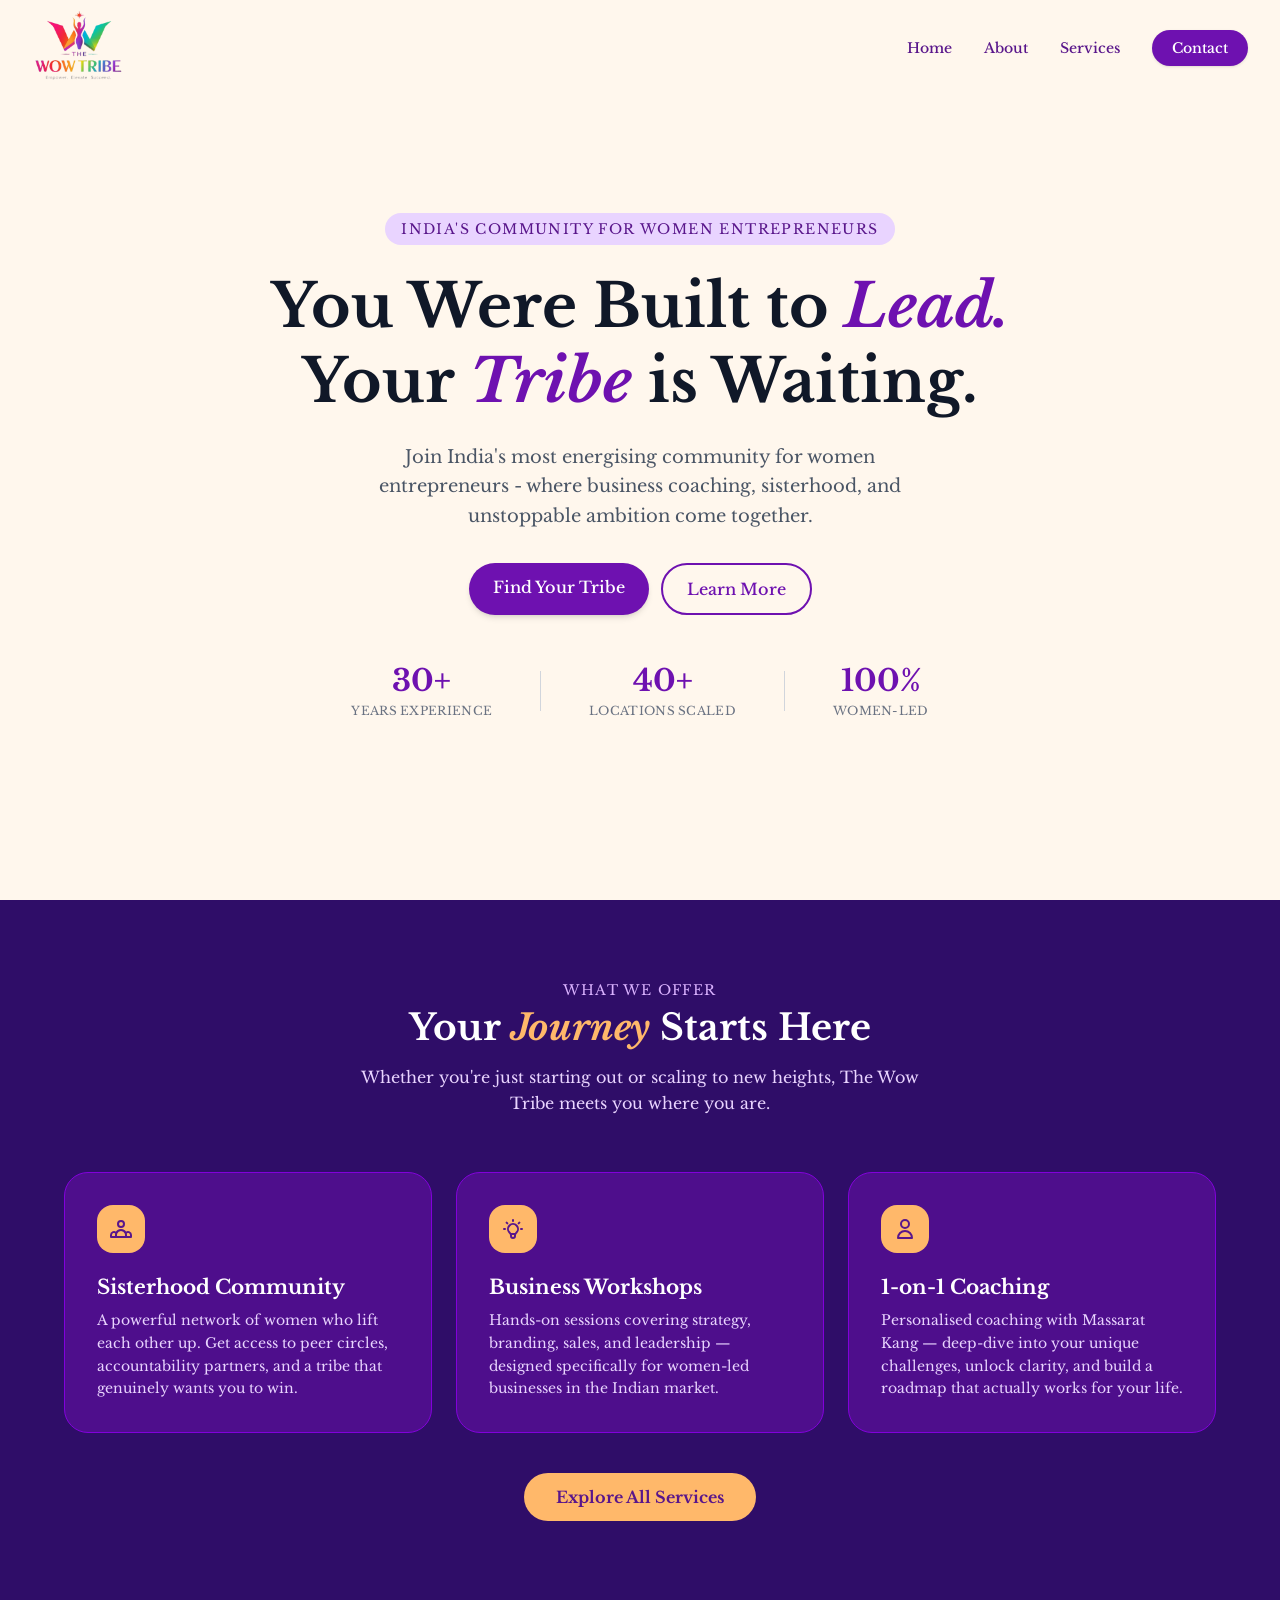
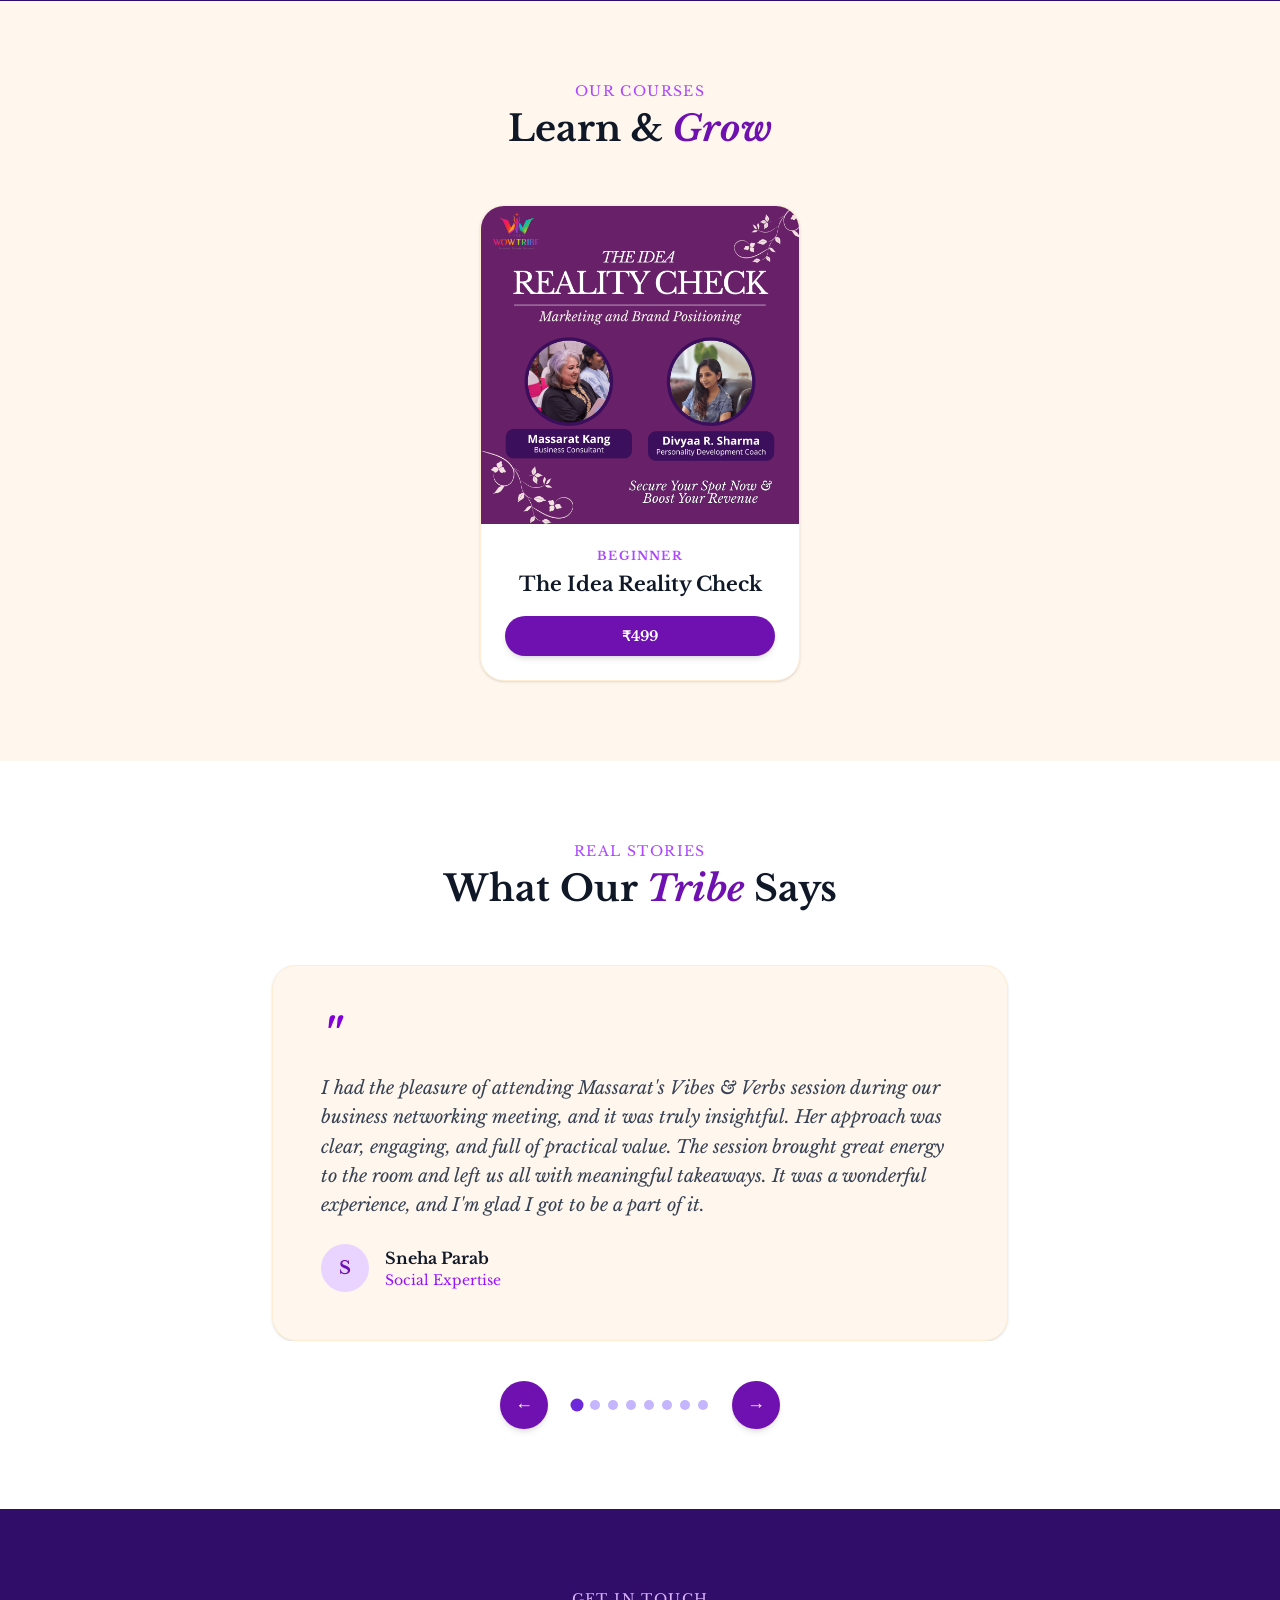
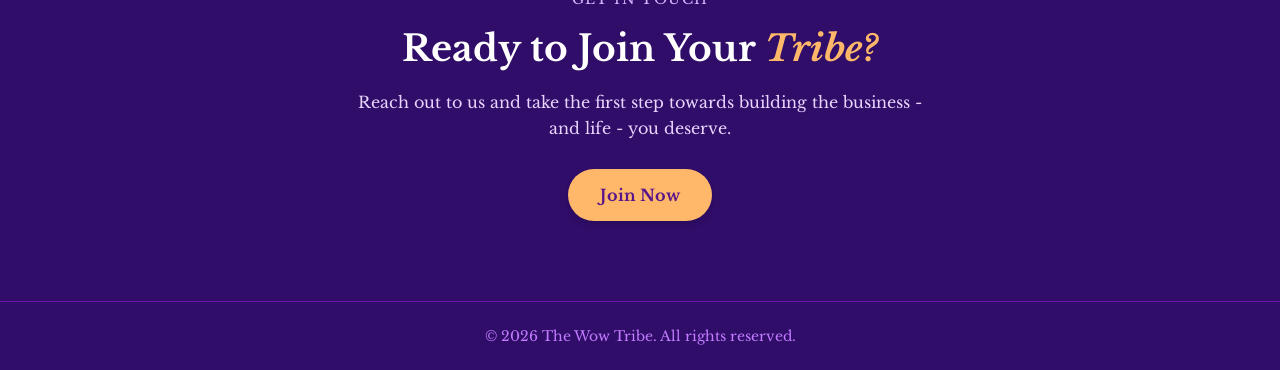
==== index.html @ c4b2eb93 "Replace Tailwind CDN with local v4 build" ====
<!doctype html>
<html lang="en">
  <head>
    <meta charset="UTF-8" />
    <meta
      name="description"
      content="Join The Wow Tribe — India's premier business coaching community for women entrepreneurs. Strategy, sisterhood, and unstoppable growth."
    />
    <meta name="viewport" content="width=device-width, initial-scale=1.0" />
    <title>The Wow Tribe | Women Entrepreneurs Community India</title>
    <link rel="stylesheet" href="assets/style.css">
    <link rel="preconnect" href="https://fonts.googleapis.com" />
    <link rel="preconnect" href="https://fonts.gstatic.com" crossorigin />
    <link
      href="https://fonts.googleapis.com/css2?family=Libre+Baskerville:ital,wght@0,400;0,700;1,400&display=swap"
      rel="stylesheet"
    />
    <link
      rel="apple-touch-icon"
      sizes="180x180"
      href="assets/apple-touch-icon.png"
    />
    <link
      rel="icon"
      type="image/png"
      sizes="32x32"
      href="assets/favicon-32x32.png"
    />
    <link
      rel="icon"
      type="image/png"
      sizes="16x16"
      href="assets/favicon-16x16.png"
    />
    <link rel="icon" href="assets/favicon.ico" />
    <link rel="manifest" href="assets/site.webmanifest" />
    <style>
      * {
        box-sizing: border-box;
      }
      body {
        font-family: "Libre Baskerville", serif;
        margin: 0;
      }

      /* ── NAV ── */
      #navbar {
        position: fixed;
        top: 0;
        left: 0;
        right: 0;
        z-index: 50;
        transition:
          background-color 0.3s,
          box-shadow 0.3s;
      }
      #navbar.scrolled {
        background: rgba(255, 247, 237, 0.96);
        box-shadow: 0 2px 16px rgba(80, 0, 120, 0.08);
        backdrop-filter: blur(8px);
      }

      /* hamburger */
      #menu-toggle {
        display: none;
      }
      #hamburger {
        display: none;
        cursor: pointer;
        flex-direction: column;
        gap: 5px;
      }
      #hamburger span {
        display: block;
        width: 24px;
        height: 2px;
        background: #581c87;
        border-radius: 2px;
        transition: all 0.3s;
      }
      #menu-toggle:checked ~ #nav-links {
        display: flex;
      }
      #menu-toggle:checked ~ #hamburger span:nth-child(1) {
        transform: translateY(7px) rotate(45deg);
      }
      #menu-toggle:checked ~ #hamburger span:nth-child(2) {
        opacity: 0;
      }
      #menu-toggle:checked ~ #hamburger span:nth-child(3) {
        transform: translateY(-7px) rotate(-45deg);
      }

      @media (max-width: 767px) {
        #hamburger {
          display: flex;
        }
        #nav-links {
          display: none;
          position: absolute;
          top: 100%;
          left: 0;
          right: 0;
          flex-direction: column;
          align-items: center;
          gap: 0;
          background: rgba(255, 247, 237, 0.98);
          box-shadow: 0 8px 24px rgba(80, 0, 120, 0.12);
          padding: 1rem 0 1.5rem;
        }
        #nav-links a {
          padding: 0.75rem 2rem;
          width: 100%;
          text-align: center;
        }
        #nav-links .cta-btn {
          margin: 0.5rem auto 0;
        }
      }

      /* ── CAROUSEL ── */
      .carousel-wrapper {
        overflow: hidden;
        width: 100%;
      }
      .carousel-track {
        display: flex;
        will-change: transform;
        width: 100%;
      }
      .carousel-slide {
        width: 100%;
        flex: 0 0 100%;
        padding: 0 1rem;
      }

      /* dots */
      .dot {
        width: 10px;
        height: 10px;
        border-radius: 50%;
        background: #c4b5fd;
        border: none;
        cursor: pointer;
        transition:
          background-color 0.2s,
          transform 0.2s;
      }
      .dot.active {
        background: #6d28d9;
        transform: scale(1.3);
      }

      /* line clamp */
      .line-clamp-5 {
        display: -webkit-box;
        -webkit-line-clamp: 5;
        -webkit-box-orient: vertical;
        overflow: hidden;
      }
    </style>
  </head>

  <body class="bg-orange-50">
    <!-- ══════════════ NAVBAR ══════════════ -->
    <nav id="navbar" class="w-full">
      <div
        class="w-full px-4 sm:px-6 lg:px-8 flex items-center justify-between h-20 md:h-24"
      >
        <!-- Logo -->
        <a href="#" class="flex items-center gap-3 shrink-0">
          <img src="assets/logo.svg" class="h-24 w-auto" alt="The Wow Tribe" />
        </a>

        <!-- Hamburger (mobile) -->
        <label id="hamburger" for="menu-toggle" aria-label="Toggle menu">
          <span></span><span></span><span></span>
        </label>
        <input type="checkbox" id="menu-toggle" class="sr-only" />

        <!-- Nav Links -->
        <div id="nav-links" class="hidden md:flex items-center gap-1 lg:gap-2">
          <a
            href="#hero"
            class="px-3 py-2 text-sm text-purple-900 hover:text-purple-600 transition font-medium"
            >Home</a
          >
          <a
            href="about.html"
            class="px-3 py-2 text-sm text-purple-900 hover:text-purple-600 transition font-medium"
            >About</a
          >
          <a
            href="services.html"
            class="px-3 py-2 text-sm text-purple-900 hover:text-purple-600 transition font-medium"
            >Services</a
          >
          <a
            href="contact.html"
            class="cta-btn ml-3 px-5 py-2 bg-purple-800 text-white text-sm rounded-full hover:bg-purple-700 transition font-medium shadow-sm"
            >Contact</a
          >
        </div>
      </div>
    </nav>

    <!-- ══════════════ HERO ══════════════ -->
    <section
      id="hero"
      class="min-h-screen flex items-center pt-24 pb-16 px-4 sm:px-6"
    >
      <div class="max-w-3xl mx-auto text-center space-y-5 sm:space-y-6">
        <span
          class="inline-block uppercase tracking-widest text-xs sm:text-sm bg-purple-200 rounded-full px-4 py-1.5 text-purple-900"
        >
          India's Community for Women Entrepreneurs
        </span>
        <h1
          class="text-3xl sm:text-5xl md:text-6xl leading-tight font-bold text-gray-900"
        >
          You Were Built to
          <span class="text-purple-800 italic">Lead.</span
          ><br class="hidden sm:block" />
          Your <span class="text-purple-800 italic">Tribe</span> is Waiting.
        </h1>
        <p
          class="text-sm sm:text-base md:text-lg text-gray-600 max-w-xl mx-auto leading-relaxed"
        >
          Join India's most energising community for women entrepreneurs - where
          business coaching, sisterhood, and unstoppable ambition come together.
        </p>
        <div class="flex flex-wrap justify-center gap-3 pt-2">
          <a
            href="contact.html"
            class="px-6 py-3 bg-purple-800 text-white rounded-full hover:bg-purple-700 transition text-sm sm:text-base font-medium shadow-md"
          >
            Find Your Tribe
          </a>
          <a
            href="about.html"
            class="px-6 py-3 bg-transparent border-2 border-purple-800 text-purple-800 rounded-full hover:bg-purple-800 hover:text-white transition text-sm sm:text-base font-medium"
          >
            Learn More
          </a>
        </div>
        <div
          class="flex justify-center items-center gap-8 sm:gap-12 pt-6 flex-wrap"
        >
          <div class="text-center">
            <p class="text-2xl sm:text-3xl font-bold text-purple-800">30+</p>
            <p class="text-xs text-gray-500 uppercase tracking-wide mt-1">
              Years Experience
            </p>
          </div>
          <div class="w-px h-10 bg-gray-300 hidden sm:block"></div>
          <div class="text-center">
            <p class="text-2xl sm:text-3xl font-bold text-purple-800">40+</p>
            <p class="text-xs text-gray-500 uppercase tracking-wide mt-1">
              Locations Scaled
            </p>
          </div>
          <div class="w-px h-10 bg-gray-300 hidden sm:block"></div>
          <div class="text-center">
            <p class="text-2xl sm:text-3xl font-bold text-purple-800">100%</p>
            <p class="text-xs text-gray-500 uppercase tracking-wide mt-1">
              Women-led
            </p>
          </div>
        </div>
      </div>
    </section>

    <!-- ══════════════ SERVICES ══════════════ -->
    <section
      id="services"
      class="py-16 sm:py-20 px-4 sm:px-6 bg-violet-950 text-white"
    >
      <div class="max-w-6xl mx-auto">
        <div class="text-center mb-10 sm:mb-14">
          <p
            class="text-purple-300 uppercase tracking-widest text-xs sm:text-sm mb-2"
          >
            What We Offer
          </p>
          <h2 class="text-3xl sm:text-4xl font-bold">
            Your <span class="italic text-orange-300">Journey</span> Starts Here
          </h2>
          <p
            class="mt-4 text-purple-200 max-w-xl mx-auto text-sm sm:text-base leading-relaxed"
          >
            Whether you're just starting out or scaling to new heights, The Wow
            Tribe meets you where you are.
          </p>
        </div>

        <div class="grid sm:grid-cols-2 md:grid-cols-3 gap-5 sm:gap-6">
          <!-- Card 1 -->
          <div
            class="bg-purple-800/50 rounded-3xl p-6 sm:p-8 border border-purple-700 hover:bg-purple-800 transition"
          >
            <div
              class="w-12 h-12 bg-orange-300 rounded-2xl flex items-center justify-center mb-5"
            >
              <svg
                class="w-6 h-6 text-purple-900"
                fill="none"
                stroke="currentColor"
                viewBox="0 0 24 24"
              >
                <path
                  stroke-linecap="round"
                  stroke-linejoin="round"
                  stroke-width="2"
                  d="M17 20h5v-2a3 3 0 00-5.356-1.857M17 20H7m10 0v-2c0-.656-.126-1.283-.356-1.857M7 20H2v-2a3 3 0 015.356-1.857M7 20v-2c0-.656.126-1.283.356-1.857m0 0a5.002 5.002 0 019.288 0M15 7a3 3 0 11-6 0 3 3 0 016 0z"
                />
              </svg>
            </div>
            <h3 class="text-lg sm:text-xl font-bold mb-2">
              Sisterhood Community
            </h3>
            <p class="text-purple-200 text-sm leading-relaxed">
              A powerful network of women who lift each other up. Get access to
              peer circles, accountability partners, and a tribe that genuinely
              wants you to win.
            </p>
          </div>
          <!-- Card 2 -->
          <div
            class="bg-purple-800/50 rounded-3xl p-6 sm:p-8 border border-purple-700 hover:bg-purple-800 transition"
          >
            <div
              class="w-12 h-12 bg-orange-300 rounded-2xl flex items-center justify-center mb-5"
            >
              <svg
                class="w-6 h-6 text-purple-900"
                fill="none"
                stroke="currentColor"
                viewBox="0 0 24 24"
              >
                <path
                  stroke-linecap="round"
                  stroke-linejoin="round"
                  stroke-width="2"
                  d="M9.663 17h4.673M12 3v1m6.364 1.636l-.707.707M21 12h-1M4 12H3m3.343-5.657l-.707-.707m2.828 9.9a5 5 0 117.072 0l-.548.547A3.374 3.374 0 0014 18.469V19a2 2 0 11-4 0v-.531c0-.895-.356-1.754-.988-2.386l-.548-.547z"
                />
              </svg>
            </div>
            <h3 class="text-lg sm:text-xl font-bold mb-2">
              Business Workshops
            </h3>
            <p class="text-purple-200 text-sm leading-relaxed">
              Hands-on sessions covering strategy, branding, sales, and
              leadership — designed specifically for women-led businesses in the
              Indian market.
            </p>
          </div>
          <!-- Card 3 -->
          <div
            class="bg-purple-800/50 rounded-3xl p-6 sm:p-8 border border-purple-700 hover:bg-purple-800 transition sm:col-span-2 md:col-span-1"
          >
            <div
              class="w-12 h-12 bg-orange-300 rounded-2xl flex items-center justify-center mb-5"
            >
              <svg
                class="w-6 h-6 text-purple-900"
                fill="none"
                stroke="currentColor"
                viewBox="0 0 24 24"
              >
                <path
                  stroke-linecap="round"
                  stroke-linejoin="round"
                  stroke-width="2"
                  d="M16 7a4 4 0 11-8 0 4 4 0 018 0zM12 14a7 7 0 00-7 7h14a7 7 0 00-7-7z"
                />
              </svg>
            </div>
            <h3 class="text-lg sm:text-xl font-bold mb-2">1-on-1 Coaching</h3>
            <p class="text-purple-200 text-sm leading-relaxed">
              Personalised coaching with Massarat Kang — deep-dive into your
              unique challenges, unlock clarity, and build a roadmap that
              actually works for your life.
            </p>
          </div>
        </div>

        <div class="text-center mt-8 sm:mt-10">
          <a
            href="services.html"
            class="inline-block px-7 sm:px-8 py-3 bg-orange-300 text-purple-900 font-bold rounded-full hover:bg-orange-200 transition text-sm sm:text-base"
          >
            Explore All Services
          </a>
        </div>
      </div>
    </section>

    <!-- ══════════════ COURSES ══════════════ -->
    <section id="courses" class="py-16 sm:py-20 px-4 sm:px-6 bg-orange-50">
      <div class="max-w-6xl mx-auto">
        <div class="text-center mb-10 sm:mb-14">
          <p
            class="text-purple-500 uppercase tracking-widest text-xs sm:text-sm mb-2"
          >
            Our Courses
          </p>
          <h2 class="text-3xl sm:text-4xl font-bold text-gray-900">
            Learn & <span class="text-purple-800 italic">Grow</span>
          </h2>
        </div>
        <div class="max-w-xs mx-auto" id="courses-grid"></div>
      </div>
    </section>

    <!-- ══════════════ TESTIMONIALS ══════════════ -->
    <section id="testimonials" class="py-16 sm:py-20 px-4 sm:px-6 bg-white">
      <div class="max-w-3xl mx-auto">
        <div class="text-center mb-10 sm:mb-14">
          <p
            class="text-purple-500 uppercase tracking-widest text-xs sm:text-sm mb-2"
          >
            Real Stories
          </p>
          <h2 class="text-3xl sm:text-4xl font-bold text-gray-900">
            What Our <span class="text-purple-800 italic">Tribe</span> Says
          </h2>
        </div>

        <!-- Carousel -->
        <div class="carousel-wrapper" id="carousel">
          <div
            class="carousel-track"
            id="track"
            style="transform: translateX(0)"
          ></div>
        </div>

        <!-- Controls -->
        <div
          class="flex items-center justify-center gap-5 sm:gap-6 mt-8 sm:mt-10"
        >
          <button
            id="prev-btn"
            aria-label="Previous"
            class="w-10 h-10 sm:w-12 sm:h-12 flex items-center justify-center rounded-full bg-purple-800 text-orange-50 hover:bg-purple-700 transition text-lg font-bold shadow-md"
          >
            &#8592;
          </button>
          <div class="flex gap-2" id="dots"></div>
          <button
            id="next-btn"
            aria-label="Next"
            class="w-10 h-10 sm:w-12 sm:h-12 flex items-center justify-center rounded-full bg-purple-800 text-orange-50 hover:bg-purple-700 transition text-lg font-bold shadow-md"
          >
            &#8594;
          </button>
        </div>
      </div>
    </section>

    <!-- ══════════════ CONTACT (stub) ══════════════ -->
    <section
      id="contact"
      class="py-16 sm:py-20 px-4 sm:px-6 bg-violet-950 text-white"
    >
      <div class="max-w-xl mx-auto text-center space-y-5">
        <p class="text-purple-300 uppercase tracking-widest text-xs sm:text-sm">
          Get In Touch
        </p>
        <h2 class="text-3xl sm:text-4xl font-bold">
          Ready to Join Your <span class="italic text-orange-300">Tribe?</span>
        </h2>
        <p class="text-purple-200 text-sm sm:text-base leading-relaxed">
          Reach out to us and take the first step towards building the business
          - and life - you deserve.
        </p>
        <div class="flex justify-center pt-2">
          <a
            href="contact.html"
            class="inline-block px-8 py-3.5 bg-orange-300 text-purple-900 font-bold rounded-full hover:bg-orange-200 transition text-sm sm:text-base shadow-md"
          >
            Join Now
          </a>
        </div>
      </div>
    </section>

    <!-- ══════════════ FOOTER ══════════════ -->
    <footer
      class="bg-violet-950 border-t border-purple-800 py-6 px-4 text-center"
    >
      <p class="text-purple-400 text-xs sm:text-sm">
        © 2026 The Wow Tribe. All rights reserved.
      </p>
    </footer>

    <!-- ══════════════ SCRIPTS ══════════════ -->
    <script>
      // ── Navbar scroll effect ──
      const navbar = document.getElementById("navbar");
      window.addEventListener("scroll", () => {
        navbar.classList.toggle("scrolled", window.scrollY > 30);
      });

      // ── Courses ──
      const courses = [
        {
          title: "The Idea Reality Check",
          price: "₹499",
          tag: "Beginner",
          image: "assets/poster.png",
          link: "https://tagmango.app/fab0cd45da",
        },
      ];

      const grid = document.getElementById("courses-grid");
      grid.innerHTML = courses
        .map(
          (c) => `
        <a href="${c.link}" target="_blank" class="bg-white rounded-3xl overflow-hidden border border-orange-100 shadow-sm hover:shadow-2xl hover:-translate-y-2 transition-all duration-300 flex flex-col group">
          <div class="overflow-hidden">
            <img src="${c.image}" alt="${c.title}" class="w-full h-auto object-cover group-hover:scale-105 transition-transform duration-500" />
          </div>
          <div class="p-5 sm:p-6 space-y-1.5 text-center flex flex-col items-center">
            <p class="text-purple-500 text-xs uppercase tracking-widest font-bold">${c.tag}</p>
            <p class="font-bold text-gray-900 text-lg sm:text-xl">${c.title}</p>
            <div class="pt-3 w-full">
              <span class="block w-full px-5 py-2.5 bg-purple-800 text-white font-bold rounded-full transition shadow-md group-hover:bg-purple-700 text-sm">${c.price}</span>
            </div>
          </div>
        </a>
      `,
        )
        .join("");

      // ── Testimonials Carousel ──
      const testimonials = [
        {
          name: "Sneha Parab",
          position: "Social Expertise",
          testimonial:
            "I had the pleasure of attending Massarat's Vibes & Verbs session during our business networking meeting, and it was truly insightful. Her approach was clear, engaging, and full of practical value. The session brought great energy to the room and left us all with meaningful takeaways. It was a wonderful experience, and I'm glad I got to be a part of it.",
        },
        {
          name: "Asha Mahadevaswamy",
          position: "The Kamala Flow",
          testimonial:
            "Massarat Ma'am is truly inspiring and has played a significant role in the growth of my business. Her guidance brings clarity, confidence, and a fresh perspective that pushed me to become my best.",
        },
        {
          name: "Nandini Karmarkar",
          position: "Nutrilite",
          testimonial:
            "Massarat Kang is one of the best trainers I have ever seen. I have done a few workshops with her and each one has been excellent value. She has the ability to simplify the most difficult concepts. She has a thorough knowledge of various types of businesses and offers valuable and practical advice to enhance your business.",
        },
        {
          name: "Flora Lopes",
          position: "Co-Founder - Da Baker",
          testimonial:
            "Massarat Kang is a well-established holistic business coach with extensive knowledge and deep expertise in the world of business. She provides valuable guidance to startups, supports independent businesswomen, and helps established organizations put effective systems in place. Attending her workshops is an enriching experience — practical, real-world examples you can apply to your own ventures with ease.",
        },
        {
          name: "Divya Sharma",
          position: "Glam up by Divyaa",
          testimonial:
            "Massarat Kang is a highly accomplished business coach with exceptional command over professional growth and leadership development. Her structured methodologies, strategic insights, and clear, outcome-oriented guidance truly distinguish her in her field. Beyond her expertise, she is remarkably kind-hearted, approachable, and genuinely committed to understanding the unique needs of each individual.",
        },
        {
          name: "Tricia Saldanha",
          position: "Green Aura",
          testimonial:
            "Massarat Kaur Kang comes up with unique business coaching subjects. Her coaching style is interactive, interesting and motivational — offering personalized attention and fostering a wonderful learning environment. She is well versed with all modern day issues regarding business startups and is an expert in business scaling and revenue growth. Highly recommended!",
        },
        {
          name: "Sneha",
          position: "Insurance",
          testimonial:
            "Thank you Massarat Kaur Kang for holding such an insightful session — it really helped us think beyond our comfort zones and find answers to the questions we went clueless about, but which were necessary when it came to scaling our businesses.",
        },
        {
          name: "Aisha Shaikh",
          position: "Aisha's Kitchen",
          testimonial:
            "Massarat Kaur Kang is really good at giving business tips, and she makes everything sound easy to understand. She has a thorough knowledge and offers practical advice. She's very empathetic, a kind person, and exactly the right person to approach when needing business guidance.",
        },
      ];

      const track = document.getElementById("track");
      const dotsContainer = document.getElementById("dots");
      const total = testimonials.length;
      let current = 0;
      let isAnimating = false;
      let autoPlay;

      // Build slides
      testimonials.forEach((t, i) => {
        const slide = document.createElement("div");
        slide.className = "carousel-slide";
        slide.innerHTML = `
          <div class="bg-orange-50 rounded-2xl sm:rounded-3xl p-6 sm:p-10 md:p-12 shadow-sm border border-orange-100">
            <span class="text-4xl sm:text-5xl text-purple-700 italic font-bold leading-none block mb-3">"</span>
            <div class="relative">
              <p class="text-gray-700 text-sm sm:text-base md:text-lg leading-relaxed italic line-clamp-5 testimonial-text">${t.testimonial}</p>
              <button class="read-more-btn text-purple-700 text-xs sm:text-sm font-semibold mt-2 underline hidden">Read more</button>
            </div>
            <div class="flex items-center mt-5 sm:mt-6 gap-3 sm:gap-4">
              <div class="w-10 h-10 sm:w-12 sm:h-12 rounded-full bg-purple-200 flex items-center justify-center text-purple-800 font-bold text-sm sm:text-lg shrink-0">${t.name.charAt(0)}</div>
              <div>
                <p class="font-bold text-gray-900 text-sm sm:text-base">${t.name}</p>
                <p class="text-purple-600 text-xs sm:text-sm">${t.position}</p>
              </div>
            </div>
          </div>`;

        const p = slide.querySelector(".testimonial-text");
        const btn = slide.querySelector(".read-more-btn");
        btn.addEventListener("click", () => {
          const clamped = p.classList.toggle("line-clamp-5");
          btn.textContent = clamped ? "Read more" : "Read less";
        });

        track.appendChild(slide);
      });

      // Build dots
      testimonials.forEach((_, i) => {
        const dot = document.createElement("button");
        dot.className = "dot" + (i === 0 ? " active" : "");
        dot.setAttribute("aria-label", `Go to slide ${i + 1}`);
        dot.addEventListener("click", () => goTo(i));
        dotsContainer.appendChild(dot);
      });

      function updateDots() {
        Array.from(dotsContainer.children).forEach((d, i) => {
          d.classList.toggle("active", i === current);
        });
      }

      function checkReadMore(index) {
        const slide = track.children[index];
        if (!slide) return;
        const p = slide.querySelector(".testimonial-text");
        const btn = slide.querySelector(".read-more-btn");
        if (!p || !btn) return;
        // Reset first
        p.classList.add("line-clamp-5");
        btn.textContent = "Read more";
        requestAnimationFrame(() => {
          btn.classList.toggle("hidden", p.scrollHeight <= p.clientHeight);
        });
      }

      function goTo(index, animate = true) {
        if (isAnimating) return;
        current = (index + total) % total;
        isAnimating = true;

        if (animate) {
          track.style.transition = "transform 0.5s cubic-bezier(0.4,0,0.2,1)";
        } else {
          track.style.transition = "none";
        }
        track.style.transform = `translateX(-${current * 100}%)`;
        updateDots();
        checkReadMore(current);

        setTimeout(
          () => {
            isAnimating = false;
          },
          animate ? 520 : 0,
        );
      }

      document.getElementById("prev-btn").onclick = () => goTo(current - 1);
      document.getElementById("next-btn").onclick = () => goTo(current + 1);

      function startAutoPlay() {
        autoPlay = setInterval(() => goTo(current + 1), 5000);
      }
      function stopAutoPlay() {
        clearInterval(autoPlay);
      }

      const carousel = document.getElementById("carousel");
      carousel.addEventListener("mouseenter", stopAutoPlay);
      carousel.addEventListener("mouseleave", startAutoPlay);

      // Touch swipe support
      let touchStartX = 0;
      carousel.addEventListener(
        "touchstart",
        (e) => {
          touchStartX = e.touches[0].clientX;
        },
        { passive: true },
      );
      carousel.addEventListener("touchend", (e) => {
        const diff = touchStartX - e.changedTouches[0].clientX;
        if (Math.abs(diff) > 40) goTo(diff > 0 ? current + 1 : current - 1);
      });

      // Init
      goTo(0, false);
      startAutoPlay();

      // Check read-more after fonts load
      document.fonts.ready.then(() => checkReadMore(current));
    </script>
  </body>
</html>
---- assets/style.css ----
/*! tailwindcss v4.3.0 | MIT License | https://tailwindcss.com */
@layer properties{@supports (((-webkit-hyphens:none)) and (not (margin-trim:inline))) or ((-moz-orient:inline) and (not (color:rgb(from red r g b)))){*,:before,:after,::backdrop{--tw-translate-x:0;--tw-translate-y:0;--tw-translate-z:0;--tw-rotate-x:initial;--tw-rotate-y:initial;--tw-rotate-z:initial;--tw-skew-x:initial;--tw-skew-y:initial;--tw-space-y-reverse:0;--tw-space-x-reverse:0;--tw-border-style:solid;--tw-leading:initial;--tw-font-weight:initial;--tw-tracking:initial;--tw-shadow:0 0 #0000;--tw-shadow-color:initial;--tw-shadow-alpha:100%;--tw-inset-shadow:0 0 #0000;--tw-inset-shadow-color:initial;--tw-inset-shadow-alpha:100%;--tw-ring-color:initial;--tw-ring-shadow:0 0 #0000;--tw-inset-ring-color:initial;--tw-inset-ring-shadow:0 0 #0000;--tw-ring-inset:initial;--tw-ring-offset-width:0px;--tw-ring-offset-color:#fff;--tw-ring-offset-shadow:0 0 #0000;--tw-outline-style:solid;--tw-blur:initial;--tw-brightness:initial;--tw-contrast:initial;--tw-grayscale:initial;--tw-hue-rotate:initial;--tw-invert:initial;--tw-opacity:initial;--tw-saturate:initial;--tw-sepia:initial;--tw-drop-shadow:initial;--tw-drop-shadow-color:initial;--tw-drop-shadow-alpha:100%;--tw-drop-shadow-size:initial;--tw-backdrop-blur:initial;--tw-backdrop-brightness:initial;--tw-backdrop-contrast:initial;--tw-backdrop-grayscale:initial;--tw-backdrop-hue-rotate:initial;--tw-backdrop-invert:initial;--tw-backdrop-opacity:initial;--tw-backdrop-saturate:initial;--tw-backdrop-sepia:initial;--tw-duration:initial;--tw-scale-x:1;--tw-scale-y:1;--tw-scale-z:1}}}@layer theme{:root,:host{--font-sans:ui-sans-serif, system-ui, sans-serif, "Apple Color Emoji", "Segoe UI Emoji", "Segoe UI Symbol", "Noto Color Emoji";--font-mono:ui-monospace, SFMono-Regular, Menlo, Monaco, Consolas, "Liberation Mono", "Courier New", monospace;--color-red-100:oklch(93.6% .032 17.717);--color-red-400:oklch(70.4% .191 22.216);--color-red-700:oklch(50.5% .213 27.518);--color-orange-50:oklch(98% .016 73.684);--color-orange-100:oklch(95.4% .038 75.164);--color-orange-200:oklch(90.1% .076 70.697);--color-orange-300:oklch(83.7% .128 66.29);--color-orange-900:oklch(40.8% .123 38.172);--color-green-100:oklch(96.2% .044 156.743);--color-green-800:oklch(44.8% .119 151.328);--color-violet-950:oklch(28.3% .141 291.089);--color-purple-100:oklch(94.6% .033 307.174);--color-purple-200:oklch(90.2% .063 306.703);--color-purple-300:oklch(82.7% .119 306.383);--color-purple-400:oklch(71.4% .203 305.504);--color-purple-500:oklch(62.7% .265 303.9);--color-purple-600:oklch(55.8% .288 302.321);--color-purple-700:oklch(49.6% .265 301.924);--color-purple-800:oklch(43.8% .218 303.724);--color-purple-900:oklch(38.1% .176 304.987);--color-gray-300:oklch(87.2% .01 258.338);--color-gray-500:oklch(55.1% .027 264.364);--color-gray-600:oklch(44.6% .03 256.802);--color-gray-700:oklch(37.3% .034 259.733);--color-gray-900:oklch(21% .034 264.665);--color-white:#fff;--spacing:.25rem;--container-xs:20rem;--container-lg:32rem;--container-xl:36rem;--container-2xl:42rem;--container-3xl:48rem;--container-4xl:56rem;--container-5xl:64rem;--container-6xl:72rem;--text-xs:.75rem;--text-xs--line-height:calc(1 / .75);--text-sm:.875rem;--text-sm--line-height:calc(1.25 / .875);--text-base:1rem;--text-base--line-height:calc(1.5 / 1);--text-lg:1.125rem;--text-lg--line-height:calc(1.75 / 1.125);--text-xl:1.25rem;--text-xl--line-height:calc(1.75 / 1.25);--text-2xl:1.5rem;--text-2xl--line-height:calc(2 / 1.5);--text-3xl:1.875rem;--text-3xl--line-height:calc(2.25 / 1.875);--text-4xl:2.25rem;--text-4xl--line-height:calc(2.5 / 2.25);--text-5xl:3rem;--text-5xl--line-height:1;--text-6xl:3.75rem;--text-6xl--line-height:1;--font-weight-medium:500;--font-weight-semibold:600;--font-weight-bold:700;--tracking-wide:.025em;--tracking-widest:.1em;--leading-tight:1.25;--leading-relaxed:1.625;--radius-xl:.75rem;--radius-2xl:1rem;--radius-3xl:1.5rem;--default-transition-duration:.15s;--default-transition-timing-function:cubic-bezier(.4, 0, .2, 1);--default-font-family:var(--font-sans);--default-mono-font-family:var(--font-mono)}}@layer base{*,:after,:before,::backdrop{box-sizing:border-box;border:0 solid;margin:0;padding:0}::file-selector-button{box-sizing:border-box;border:0 solid;margin:0;padding:0}html,:host{-webkit-text-size-adjust:100%;tab-size:4;line-height:1.5;font-family:var(--default-font-family,ui-sans-serif, system-ui, sans-serif, "Apple Color Emoji", "Segoe UI Emoji", "Segoe UI Symbol", "Noto Color Emoji");font-feature-settings:var(--default-font-feature-settings,normal);font-variation-settings:var(--default-font-variation-settings,normal);-webkit-tap-highlight-color:transparent}hr{height:0;color:inherit;border-top-width:1px}abbr:where([title]){-webkit-text-decoration:underline dotted;text-decoration:underline dotted}h1,h2,h3,h4,h5,h6{font-size:inherit;font-weight:inherit}a{color:inherit;-webkit-text-decoration:inherit;-webkit-text-decoration:inherit;-webkit-text-decoration:inherit;text-decoration:inherit}b,strong{font-weight:bolder}code,kbd,samp,pre{font-family:var(--default-mono-font-family,ui-monospace, SFMono-Regular, Menlo, Monaco, Consolas, "Liberation Mono", "Courier New", monospace);font-feature-settings:var(--default-mono-font-feature-settings,normal);font-variation-settings:var(--default-mono-font-variation-settings,normal);font-size:1em}small{font-size:80%}sub,sup{vertical-align:baseline;font-size:75%;line-height:0;position:relative}sub{bottom:-.25em}sup{top:-.5em}table{text-indent:0;border-color:inherit;border-collapse:collapse}:-moz-focusring{outline:auto}progress{vertical-align:baseline}summary{display:list-item}ol,ul,menu{list-style:none}img,svg,video,canvas,audio,iframe,embed,object{vertical-align:middle;display:block}img,video{max-width:100%;height:auto}button,input,select,optgroup,textarea{font:inherit;font-feature-settings:inherit;font-variation-settings:inherit;letter-spacing:inherit;color:inherit;opacity:1;background-color:#0000;border-radius:0}::file-selector-button{font:inherit;font-feature-settings:inherit;font-variation-settings:inherit;letter-spacing:inherit;color:inherit;opacity:1;background-color:#0000;border-radius:0}:where(select:is([multiple],[size])) optgroup{font-weight:bolder}:where(select:is([multiple],[size])) optgroup option{padding-inline-start:20px}::file-selector-button{margin-inline-end:4px}::placeholder{opacity:1}@supports (not ((-webkit-appearance:-apple-pay-button))) or (contain-intrinsic-size:1px){::placeholder{color:currentColor}@supports (color:color-mix(in lab, red, red)){::placeholder{color:color-mix(in oklab, currentcolor 50%, transparent)}}}textarea{resize:vertical}::-webkit-search-decoration{-webkit-appearance:none}::-webkit-date-and-time-value{min-height:1lh;text-align:inherit}::-webkit-datetime-edit{display:inline-flex}::-webkit-datetime-edit-fields-wrapper{padding:0}::-webkit-datetime-edit{padding-block:0}::-webkit-datetime-edit-year-field{padding-block:0}::-webkit-datetime-edit-month-field{padding-block:0}::-webkit-datetime-edit-day-field{padding-block:0}::-webkit-datetime-edit-hour-field{padding-block:0}::-webkit-datetime-edit-minute-field{padding-block:0}::-webkit-datetime-edit-second-field{padding-block:0}::-webkit-datetime-edit-millisecond-field{padding-block:0}::-webkit-datetime-edit-meridiem-field{padding-block:0}::-webkit-calendar-picker-indicator{line-height:1}:-moz-ui-invalid{box-shadow:none}button,input:where([type=button],[type=reset],[type=submit]){appearance:button}::file-selector-button{appearance:button}::-webkit-inner-spin-button{height:auto}::-webkit-outer-spin-button{height:auto}[hidden]:where(:not([hidden=until-found])){display:none!important}}@layer components;@layer utilities{.visible{visibility:visible}.sr-only{clip-path:inset(50%);white-space:nowrap;border-width:0;width:1px;height:1px;margin:-1px;padding:0;position:absolute;overflow:hidden}.absolute{position:absolute}.relative{position:relative}.-top-4{top:calc(var(--spacing) * -4)}.left-1\/2{left:50%}.mx-auto{margin-inline:auto}.mt-0\.5{margin-top:calc(var(--spacing) * .5)}.mt-1{margin-top:calc(var(--spacing) * 1)}.mt-2{margin-top:calc(var(--spacing) * 2)}.mt-4{margin-top:calc(var(--spacing) * 4)}.mt-5{margin-top:calc(var(--spacing) * 5)}.mt-8{margin-top:calc(var(--spacing) * 8)}.mt-10{margin-top:calc(var(--spacing) * 10)}.mb-1{margin-bottom:calc(var(--spacing) * 1)}.mb-2{margin-bottom:calc(var(--spacing) * 2)}.mb-3{margin-bottom:calc(var(--spacing) * 3)}.mb-4{margin-bottom:calc(var(--spacing) * 4)}.mb-5{margin-bottom:calc(var(--spacing) * 5)}.mb-6{margin-bottom:calc(var(--spacing) * 6)}.mb-8{margin-bottom:calc(var(--spacing) * 8)}.mb-10{margin-bottom:calc(var(--spacing) * 10)}.ml-3{margin-left:calc(var(--spacing) * 3)}.line-clamp-5{-webkit-line-clamp:5;-webkit-box-orient:vertical;display:-webkit-box;overflow:hidden}.block{display:block}.flex{display:flex}.grid{display:grid}.hidden{display:none}.inline-block{display:inline-block}.inline-flex{display:inline-flex}.h-4{height:calc(var(--spacing) * 4)}.h-6{height:calc(var(--spacing) * 6)}.h-10{height:calc(var(--spacing) * 10)}.h-12{height:calc(var(--spacing) * 12)}.h-20{height:calc(var(--spacing) * 20)}.h-24{height:calc(var(--spacing) * 24)}.h-36{height:calc(var(--spacing) * 36)}.h-auto{height:auto}.h-full{height:100%}.min-h-\[55vh\]{min-height:55vh}.min-h-\[60vh\]{min-height:60vh}.min-h-\[220px\]{min-height:220px}.min-h-screen{min-height:100vh}.w-4{width:calc(var(--spacing) * 4)}.w-6{width:calc(var(--spacing) * 6)}.w-10{width:calc(var(--spacing) * 10)}.w-12{width:calc(var(--spacing) * 12)}.w-20{width:calc(var(--spacing) * 20)}.w-36{width:calc(var(--spacing) * 36)}.w-auto{width:auto}.w-full{width:100%}.w-px{width:1px}.max-w-2xl{max-width:var(--container-2xl)}.max-w-3xl{max-width:var(--container-3xl)}.max-w-4xl{max-width:var(--container-4xl)}.max-w-5xl{max-width:var(--container-5xl)}.max-w-6xl{max-width:var(--container-6xl)}.max-w-lg{max-width:var(--container-lg)}.max-w-xl{max-width:var(--container-xl)}.max-w-xs{max-width:var(--container-xs)}.flex-1{flex:1}.flex-shrink{flex-shrink:1}.shrink-0{flex-shrink:0}.flex-grow,.grow{flex-grow:1}.-translate-x-1\/2{--tw-translate-x:calc(calc(1 / 2 * 100%) * -1);translate:var(--tw-translate-x) var(--tw-translate-y)}.transform{transform:var(--tw-rotate-x,) var(--tw-rotate-y,) var(--tw-rotate-z,) var(--tw-skew-x,) var(--tw-skew-y,)}.resize-none{resize:none}.appearance-none{appearance:none}.grid-cols-1{grid-template-columns:repeat(1,minmax(0,1fr))}.grid-cols-3{grid-template-columns:repeat(3,minmax(0,1fr))}.flex-col{flex-direction:column}.flex-wrap{flex-wrap:wrap}.items-center{align-items:center}.items-start{align-items:flex-start}.justify-between{justify-content:space-between}.justify-center{justify-content:center}.gap-1{gap:calc(var(--spacing) * 1)}.gap-2{gap:calc(var(--spacing) * 2)}.gap-3{gap:calc(var(--spacing) * 3)}.gap-4{gap:calc(var(--spacing) * 4)}.gap-5{gap:calc(var(--spacing) * 5)}.gap-6{gap:calc(var(--spacing) * 6)}.gap-8{gap:calc(var(--spacing) * 8)}.gap-10{gap:calc(var(--spacing) * 10)}.gap-12{gap:calc(var(--spacing) * 12)}:where(.space-y-1\.5>:not(:last-child)){--tw-space-y-reverse:0;margin-block-start:calc(calc(var(--spacing) * 1.5) * var(--tw-space-y-reverse));margin-block-end:calc(calc(var(--spacing) * 1.5) * calc(1 - var(--tw-space-y-reverse)))}:where(.space-y-2>:not(:last-child)){--tw-space-y-reverse:0;margin-block-start:calc(calc(var(--spacing) * 2) * var(--tw-space-y-reverse));margin-block-end:calc(calc(var(--spacing) * 2) * calc(1 - var(--tw-space-y-reverse)))}:where(.space-y-2\.5>:not(:last-child)){--tw-space-y-reverse:0;margin-block-start:calc(calc(var(--spacing) * 2.5) * var(--tw-space-y-reverse));margin-block-end:calc(calc(var(--spacing) * 2.5) * calc(1 - var(--tw-space-y-reverse)))}:where(.space-y-3>:not(:last-child)){--tw-space-y-reverse:0;margin-block-start:calc(calc(var(--spacing) * 3) * var(--tw-space-y-reverse));margin-block-end:calc(calc(var(--spacing) * 3) * calc(1 - var(--tw-space-y-reverse)))}:where(.space-y-4>:not(:last-child)){--tw-space-y-reverse:0;margin-block-start:calc(calc(var(--spacing) * 4) * var(--tw-space-y-reverse));margin-block-end:calc(calc(var(--spacing) * 4) * calc(1 - var(--tw-space-y-reverse)))}:where(.space-y-5>:not(:last-child)){--tw-space-y-reverse:0;margin-block-start:calc(calc(var(--spacing) * 5) * var(--tw-space-y-reverse));margin-block-end:calc(calc(var(--spacing) * 5) * calc(1 - var(--tw-space-y-reverse)))}:where(.space-y-6>:not(:last-child)){--tw-space-y-reverse:0;margin-block-start:calc(calc(var(--spacing) * 6) * var(--tw-space-y-reverse));margin-block-end:calc(calc(var(--spacing) * 6) * calc(1 - var(--tw-space-y-reverse)))}:where(.space-y-8>:not(:last-child)){--tw-space-y-reverse:0;margin-block-start:calc(calc(var(--spacing) * 8) * var(--tw-space-y-reverse));margin-block-end:calc(calc(var(--spacing) * 8) * calc(1 - var(--tw-space-y-reverse)))}:where(.space-y-10>:not(:last-child)){--tw-space-y-reverse:0;margin-block-start:calc(calc(var(--spacing) * 10) * var(--tw-space-y-reverse));margin-block-end:calc(calc(var(--spacing) * 10) * calc(1 - var(--tw-space-y-reverse)))}:where(.space-x-2>:not(:last-child)){--tw-space-x-reverse:0;margin-inline-start:calc(calc(var(--spacing) * 2) * var(--tw-space-x-reverse));margin-inline-end:calc(calc(var(--spacing) * 2) * calc(1 - var(--tw-space-x-reverse)))}:where(.space-x-4>:not(:last-child)){--tw-space-x-reverse:0;margin-inline-start:calc(calc(var(--spacing) * 4) * var(--tw-space-x-reverse));margin-inline-end:calc(calc(var(--spacing) * 4) * calc(1 - var(--tw-space-x-reverse)))}.overflow-hidden{overflow:hidden}.rounded-2xl{border-radius:var(--radius-2xl)}.rounded-3xl{border-radius:var(--radius-3xl)}.rounded-full{border-radius:3.40282e38px}.rounded-xl{border-radius:var(--radius-xl)}.border{border-style:var(--tw-border-style);border-width:1px}.border-2{border-style:var(--tw-border-style);border-width:2px}.border-t{border-top-style:var(--tw-border-style);border-top-width:1px}.border-b-2{border-bottom-style:var(--tw-border-style);border-bottom-width:2px}.border-orange-100{border-color:var(--color-orange-100)}.border-orange-200{border-color:var(--color-orange-200)}.border-orange-300{border-color:var(--color-orange-300)}.border-purple-200{border-color:var(--color-purple-200)}.border-purple-400{border-color:var(--color-purple-400)}.border-purple-700{border-color:var(--color-purple-700)}.border-purple-800{border-color:var(--color-purple-800)}.bg-gray-300{background-color:var(--color-gray-300)}.bg-green-100{background-color:var(--color-green-100)}.bg-orange-50{background-color:var(--color-orange-50)}.bg-orange-50\/50{background-color:#fff7ed80}@supports (color:color-mix(in lab, red, red)){.bg-orange-50\/50{background-color:color-mix(in oklab, var(--color-orange-50) 50%, transparent)}}.bg-orange-100{background-color:var(--color-orange-100)}.bg-orange-200{background-color:var(--color-orange-200)}.bg-orange-300{background-color:var(--color-orange-300)}.bg-purple-100{background-color:var(--color-purple-100)}.bg-purple-200{background-color:var(--color-purple-200)}.bg-purple-300{background-color:var(--color-purple-300)}.bg-purple-600{background-color:var(--color-purple-600)}.bg-purple-700\/50{background-color:#8200da80}@supports (color:color-mix(in lab, red, red)){.bg-purple-700\/50{background-color:color-mix(in oklab, var(--color-purple-700) 50%, transparent)}}.bg-purple-800{background-color:var(--color-purple-800)}.bg-purple-800\/40{background-color:#6e11b066}@supports (color:color-mix(in lab, red, red)){.bg-purple-800\/40{background-color:color-mix(in oklab, var(--color-purple-800) 40%, transparent)}}.bg-purple-800\/50{background-color:#6e11b080}@supports (color:color-mix(in lab, red, red)){.bg-purple-800\/50{background-color:color-mix(in oklab, var(--color-purple-800) 50%, transparent)}}.bg-purple-900\/60{background-color:#59168b99}@supports (color:color-mix(in lab, red, red)){.bg-purple-900\/60{background-color:color-mix(in oklab, var(--color-purple-900) 60%, transparent)}}.bg-red-100{background-color:var(--color-red-100)}.bg-transparent{background-color:#0000}.bg-violet-950{background-color:var(--color-violet-950)}.bg-white{background-color:var(--color-white)}.bg-\[url\(\'data\:image\/svg\+xml\;charset\=US-ASCII\,\%3Csvg\%20xmlns\%3D\%22http\%3A\%2F\%2Fwww\.w3\.org\%2F2000\%2Fsvg\%22\%20width\%3D\%22292\.4\%22\%20height\%3D\%22292\.4\%22\%3E\%3Cpath\%20fill\%3D\%22\%234c1d95\%22\%20d\%3D\%22M287\%2069\.4a17\.6\%2017\.6\%200\%200\%200-13-5\.4H18\.4c-5\%200-9\.3\%201\.8-12\.9\%205\.4A17\.6\%2017\.6\%200\%200\%200\%200\%2082\.2c0\%205\%201\.8\%209\.3\%205\.4\%2012\.9l128\%20127\.9c3\.6\%203\.6\%207\.8\%205\.4\%2012\.8\%205\.4s9\.2-1\.8\%2012\.8-5\.4L287\%2095c3\.5-3\.5\%205\.4-7\.8\%205\.4-12\.8\%200-5-1\.9-9\.2-5\.5-12\.8z\%22\%2F\%3E\%3C\%2Fsvg\%3E\'\)\]{background-image:url(data:image/svg+xml;charset=US-ASCII,%3Csvg%20xmlns%3D%22http%3A%2F%2Fwww.w3.org%2F2000%2Fsvg%22%20width%3D%22292.4%22%20height%3D%22292.4%22%3E%3Cpath%20fill%3D%22%234c1d95%22%20d%3D%22M287%2069.4a17.6%2017.6%200%200%200-13-5.4H18.4c-5%200-9.3%201.8-12.9%205.4A17.6%2017.6%200%200%200%200%2082.2c0%205%201.8%209.3%205.4%2012.9l128%20127.9c3.6%203.6%207.8%205.4%2012.8%205.4s9.2-1.8%2012.8-5.4L287%2095c3.5-3.5%205.4-7.8%205.4-12.8%200-5-1.9-9.2-5.5-12.8z%22%2F%3E%3C%2Fsvg%3E)}.bg-\[length\:12px_12px\]{background-size:12px 12px}.bg-\[position\:right_1rem_center\]{background-position:right 1rem center}.bg-no-repeat{background-repeat:no-repeat}.object-cover{object-fit:cover}.p-4{padding:calc(var(--spacing) * 4)}.p-5{padding:calc(var(--spacing) * 5)}.p-6{padding:calc(var(--spacing) * 6)}.p-7{padding:calc(var(--spacing) * 7)}.p-10{padding:calc(var(--spacing) * 10)}.px-3{padding-inline:calc(var(--spacing) * 3)}.px-4{padding-inline:calc(var(--spacing) * 4)}.px-5{padding-inline:calc(var(--spacing) * 5)}.px-6{padding-inline:calc(var(--spacing) * 6)}.px-7{padding-inline:calc(var(--spacing) * 7)}.px-8{padding-inline:calc(var(--spacing) * 8)}.py-1\.5{padding-block:calc(var(--spacing) * 1.5)}.py-2{padding-block:calc(var(--spacing) * 2)}.py-2\.5{padding-block:calc(var(--spacing) * 2.5)}.py-3{padding-block:calc(var(--spacing) * 3)}.py-3\.5{padding-block:calc(var(--spacing) * 3.5)}.py-4{padding-block:calc(var(--spacing) * 4)}.py-6{padding-block:calc(var(--spacing) * 6)}.py-10{padding-block:calc(var(--spacing) * 10)}.py-14{padding-block:calc(var(--spacing) * 14)}.py-16{padding-block:calc(var(--spacing) * 16)}.pt-2{padding-top:calc(var(--spacing) * 2)}.pt-3{padding-top:calc(var(--spacing) * 3)}.pt-4{padding-top:calc(var(--spacing) * 4)}.pt-6{padding-top:calc(var(--spacing) * 6)}.pt-24{padding-top:calc(var(--spacing) * 24)}.pt-28{padding-top:calc(var(--spacing) * 28)}.pt-32{padding-top:calc(var(--spacing) * 32)}.pr-10{padding-right:calc(var(--spacing) * 10)}.pb-16{padding-bottom:calc(var(--spacing) * 16)}.pl-12{padding-left:calc(var(--spacing) * 12)}.text-center{text-align:center}.text-left{text-align:left}.text-2xl{font-size:var(--text-2xl);line-height:var(--tw-leading,var(--text-2xl--line-height))}.text-3xl{font-size:var(--text-3xl);line-height:var(--tw-leading,var(--text-3xl--line-height))}.text-4xl{font-size:var(--text-4xl);line-height:var(--tw-leading,var(--text-4xl--line-height))}.text-base{font-size:var(--text-base);line-height:var(--tw-leading,var(--text-base--line-height))}.text-lg{font-size:var(--text-lg);line-height:var(--tw-leading,var(--text-lg--line-height))}.text-sm{font-size:var(--text-sm);line-height:var(--tw-leading,var(--text-sm--line-height))}.text-xl{font-size:var(--text-xl);line-height:var(--tw-leading,var(--text-xl--line-height))}.text-xs{font-size:var(--text-xs);line-height:var(--tw-leading,var(--text-xs--line-height))}.leading-none{--tw-leading:1;line-height:1}.leading-relaxed{--tw-leading:var(--leading-relaxed);line-height:var(--leading-relaxed)}.leading-tight{--tw-leading:var(--leading-tight);line-height:var(--leading-tight)}.font-bold{--tw-font-weight:var(--font-weight-bold);font-weight:var(--font-weight-bold)}.font-medium{--tw-font-weight:var(--font-weight-medium);font-weight:var(--font-weight-medium)}.font-semibold{--tw-font-weight:var(--font-weight-semibold);font-weight:var(--font-weight-semibold)}.tracking-wide{--tw-tracking:var(--tracking-wide);letter-spacing:var(--tracking-wide)}.tracking-widest{--tw-tracking:var(--tracking-widest);letter-spacing:var(--tracking-widest)}.text-gray-500{color:var(--color-gray-500)}.text-gray-600{color:var(--color-gray-600)}.text-gray-700{color:var(--color-gray-700)}.text-gray-900{color:var(--color-gray-900)}.text-green-800{color:var(--color-green-800)}.text-orange-50{color:var(--color-orange-50)}.text-orange-300{color:var(--color-orange-300)}.text-orange-900{color:var(--color-orange-900)}.text-purple-100{color:var(--color-purple-100)}.text-purple-200{color:var(--color-purple-200)}.text-purple-300{color:var(--color-purple-300)}.text-purple-400{color:var(--color-purple-400)}.text-purple-500{color:var(--color-purple-500)}.text-purple-600{color:var(--color-purple-600)}.text-purple-700{color:var(--color-purple-700)}.text-purple-800{color:var(--color-purple-800)}.text-purple-900{color:var(--color-purple-900)}.text-red-400{color:var(--color-red-400)}.text-red-700{color:var(--color-red-700)}.text-white{color:var(--color-white)}.uppercase{text-transform:uppercase}.italic{font-style:italic}.underline{text-decoration-line:underline}.shadow-md{--tw-shadow:0 4px 6px -1px var(--tw-shadow-color,#0000001a), 0 2px 4px -2px var(--tw-shadow-color,#0000001a);box-shadow:var(--tw-inset-shadow), var(--tw-inset-ring-shadow), var(--tw-ring-offset-shadow), var(--tw-ring-shadow), var(--tw-shadow)}.shadow-sm{--tw-shadow:0 1px 3px 0 var(--tw-shadow-color,#0000001a), 0 1px 2px -1px var(--tw-shadow-color,#0000001a);box-shadow:var(--tw-inset-shadow), var(--tw-inset-ring-shadow), var(--tw-ring-offset-shadow), var(--tw-ring-shadow), var(--tw-shadow)}.outline{outline-style:var(--tw-outline-style);outline-width:1px}.filter{filter:var(--tw-blur,) var(--tw-brightness,) var(--tw-contrast,) var(--tw-grayscale,) var(--tw-hue-rotate,) var(--tw-invert,) var(--tw-saturate,) var(--tw-sepia,) var(--tw-drop-shadow,)}.backdrop-filter{-webkit-backdrop-filter:var(--tw-backdrop-blur,) var(--tw-backdrop-brightness,) var(--tw-backdrop-contrast,) var(--tw-backdrop-grayscale,) var(--tw-backdrop-hue-rotate,) var(--tw-backdrop-invert,) var(--tw-backdrop-opacity,) var(--tw-backdrop-saturate,) var(--tw-backdrop-sepia,);backdrop-filter:var(--tw-backdrop-blur,) var(--tw-backdrop-brightness,) var(--tw-backdrop-contrast,) var(--tw-backdrop-grayscale,) var(--tw-backdrop-hue-rotate,) var(--tw-backdrop-invert,) var(--tw-backdrop-opacity,) var(--tw-backdrop-saturate,) var(--tw-backdrop-sepia,)}.transition{transition-property:color,background-color,border-color,outline-color,text-decoration-color,fill,stroke,--tw-gradient-from,--tw-gradient-via,--tw-gradient-to,opacity,box-shadow,transform,translate,scale,rotate,filter,-webkit-backdrop-filter,backdrop-filter,display,content-visibility,overlay,pointer-events;transition-timing-function:var(--tw-ease,var(--default-transition-timing-function));transition-duration:var(--tw-duration,var(--default-transition-duration))}.transition-all{transition-property:all;transition-timing-function:var(--tw-ease,var(--default-transition-timing-function));transition-duration:var(--tw-duration,var(--default-transition-duration))}.transition-colors{transition-property:color,background-color,border-color,outline-color,text-decoration-color,fill,stroke,--tw-gradient-from,--tw-gradient-via,--tw-gradient-to;transition-timing-function:var(--tw-ease,var(--default-transition-timing-function));transition-duration:var(--tw-duration,var(--default-transition-duration))}.transition-transform{transition-property:transform,translate,scale,rotate;transition-timing-function:var(--tw-ease,var(--default-transition-timing-function));transition-duration:var(--tw-duration,var(--default-transition-duration))}.duration-300{--tw-duration:.3s;transition-duration:.3s}.duration-500{--tw-duration:.5s;transition-duration:.5s}@media (hover:hover){.group-hover\:scale-105:is(:where(.group):hover *){--tw-scale-x:105%;--tw-scale-y:105%;--tw-scale-z:105%;scale:var(--tw-scale-x) var(--tw-scale-y)}.group-hover\:bg-orange-300:is(:where(.group):hover *){background-color:var(--color-orange-300)}.group-hover\:bg-purple-700:is(:where(.group):hover *){background-color:var(--color-purple-700)}.hover\:-translate-y-2:hover{--tw-translate-y:calc(var(--spacing) * -2);translate:var(--tw-translate-x) var(--tw-translate-y)}.hover\:bg-orange-200:hover{background-color:var(--color-orange-200)}.hover\:bg-purple-500:hover{background-color:var(--color-purple-500)}.hover\:bg-purple-700:hover{background-color:var(--color-purple-700)}.hover\:bg-purple-800:hover{background-color:var(--color-purple-800)}.hover\:text-purple-600:hover{color:var(--color-purple-600)}.hover\:text-white:hover{color:var(--color-white)}.hover\:shadow-2xl:hover{--tw-shadow:0 25px 50px -12px var(--tw-shadow-color,#00000040);box-shadow:var(--tw-inset-shadow), var(--tw-inset-ring-shadow), var(--tw-ring-offset-shadow), var(--tw-ring-shadow), var(--tw-shadow)}}.focus\:border-purple-600:focus{border-color:var(--color-purple-600)}.focus\:ring-1:focus{--tw-ring-shadow:var(--tw-ring-inset,) 0 0 0 calc(1px + var(--tw-ring-offset-width)) var(--tw-ring-color,currentcolor);box-shadow:var(--tw-inset-shadow), var(--tw-inset-ring-shadow), var(--tw-ring-offset-shadow), var(--tw-ring-shadow), var(--tw-shadow)}.focus\:ring-purple-600:focus{--tw-ring-color:var(--color-purple-600)}.focus\:outline-none:focus{--tw-outline-style:none;outline-style:none}@media (min-width:40rem){.sm\:col-span-2{grid-column:span 2/span 2}.sm\:mt-6{margin-top:calc(var(--spacing) * 6)}.sm\:mt-10{margin-top:calc(var(--spacing) * 10)}.sm\:mb-14{margin-bottom:calc(var(--spacing) * 14)}.sm\:block{display:block}.sm\:h-12{height:calc(var(--spacing) * 12)}.sm\:h-44{height:calc(var(--spacing) * 44)}.sm\:w-12{width:calc(var(--spacing) * 12)}.sm\:w-44{width:calc(var(--spacing) * 44)}.sm\:grid-cols-2{grid-template-columns:repeat(2,minmax(0,1fr))}.sm\:gap-4{gap:calc(var(--spacing) * 4)}.sm\:gap-6{gap:calc(var(--spacing) * 6)}.sm\:gap-8{gap:calc(var(--spacing) * 8)}.sm\:gap-10{gap:calc(var(--spacing) * 10)}.sm\:gap-12{gap:calc(var(--spacing) * 12)}:where(.sm\:space-y-6>:not(:last-child)){--tw-space-y-reverse:0;margin-block-start:calc(calc(var(--spacing) * 6) * var(--tw-space-y-reverse));margin-block-end:calc(calc(var(--spacing) * 6) * calc(1 - var(--tw-space-y-reverse)))}.sm\:rounded-3xl{border-radius:var(--radius-3xl)}.sm\:p-6{padding:calc(var(--spacing) * 6)}.sm\:p-8{padding:calc(var(--spacing) * 8)}.sm\:p-10{padding:calc(var(--spacing) * 10)}.sm\:p-14{padding:calc(var(--spacing) * 14)}.sm\:px-6{padding-inline:calc(var(--spacing) * 6)}.sm\:px-8{padding-inline:calc(var(--spacing) * 8)}.sm\:py-16{padding-block:calc(var(--spacing) * 16)}.sm\:py-20{padding-block:calc(var(--spacing) * 20)}.sm\:text-2xl{font-size:var(--text-2xl);line-height:var(--tw-leading,var(--text-2xl--line-height))}.sm\:text-3xl{font-size:var(--text-3xl);line-height:var(--tw-leading,var(--text-3xl--line-height))}.sm\:text-4xl{font-size:var(--text-4xl);line-height:var(--tw-leading,var(--text-4xl--line-height))}.sm\:text-5xl{font-size:var(--text-5xl);line-height:var(--tw-leading,var(--text-5xl--line-height))}.sm\:text-base{font-size:var(--text-base);line-height:var(--tw-leading,var(--text-base--line-height))}.sm\:text-lg{font-size:var(--text-lg);line-height:var(--tw-leading,var(--text-lg--line-height))}.sm\:text-sm{font-size:var(--text-sm);line-height:var(--tw-leading,var(--text-sm--line-height))}.sm\:text-xl{font-size:var(--text-xl);line-height:var(--tw-leading,var(--text-xl--line-height))}}@media (min-width:48rem){.md\:order-last{order:9999}.md\:col-span-1{grid-column:span 1/span 1}.md\:col-span-2{grid-column:span 2/span 2}.md\:col-span-3{grid-column:span 3/span 3}.md\:mb-12{margin-bottom:calc(var(--spacing) * 12)}.md\:block{display:block}.md\:flex{display:flex}.md\:grid{display:grid}.md\:h-24{height:calc(var(--spacing) * 24)}.md\:grid-cols-2{grid-template-columns:repeat(2,minmax(0,1fr))}.md\:grid-cols-3{grid-template-columns:repeat(3,minmax(0,1fr))}.md\:grid-cols-5{grid-template-columns:repeat(5,minmax(0,1fr))}.md\:gap-10{gap:calc(var(--spacing) * 10)}.md\:gap-16{gap:calc(var(--spacing) * 16)}:where(.md\:space-y-0>:not(:last-child)){--tw-space-y-reverse:0;margin-block-start:calc(calc(var(--spacing) * 0) * var(--tw-space-y-reverse));margin-block-end:calc(calc(var(--spacing) * 0) * calc(1 - var(--tw-space-y-reverse)))}.md\:p-12{padding:calc(var(--spacing) * 12)}.md\:pr-10{padding-right:calc(var(--spacing) * 10)}.md\:pl-0{padding-left:calc(var(--spacing) * 0)}.md\:pl-10{padding-left:calc(var(--spacing) * 10)}.md\:text-right{text-align:right}.md\:text-6xl{font-size:var(--text-6xl);line-height:var(--tw-leading,var(--text-6xl--line-height))}.md\:text-lg{font-size:var(--text-lg);line-height:var(--tw-leading,var(--text-lg--line-height))}}@media (min-width:64rem){.lg\:sticky{position:sticky}.lg\:top-32{top:calc(var(--spacing) * 32)}.lg\:col-span-1{grid-column:span 1/span 1}.lg\:h-52{height:calc(var(--spacing) * 52)}.lg\:w-52{width:calc(var(--spacing) * 52)}.lg\:grid-cols-2{grid-template-columns:repeat(2,minmax(0,1fr))}.lg\:grid-cols-3{grid-template-columns:repeat(3,minmax(0,1fr))}.lg\:gap-2{gap:calc(var(--spacing) * 2)}.lg\:gap-16{gap:calc(var(--spacing) * 16)}.lg\:px-8{padding-inline:calc(var(--spacing) * 8)}}}@property --tw-translate-x{syntax:"*";inherits:false;initial-value:0}@property --tw-translate-y{syntax:"*";inherits:false;initial-value:0}@property --tw-translate-z{syntax:"*";inherits:false;initial-value:0}@property --tw-rotate-x{syntax:"*";inherits:false}@property --tw-rotate-y{syntax:"*";inherits:false}@property --tw-rotate-z{syntax:"*";inherits:false}@property --tw-skew-x{syntax:"*";inherits:false}@property --tw-skew-y{syntax:"*";inherits:false}@property --tw-space-y-reverse{syntax:"*";inherits:false;initial-value:0}@property --tw-space-x-reverse{syntax:"*";inherits:false;initial-value:0}@property --tw-border-style{syntax:"*";inherits:false;initial-value:solid}@property --tw-leading{syntax:"*";inherits:false}@property --tw-font-weight{syntax:"*";inherits:false}@property --tw-tracking{syntax:"*";inherits:false}@property --tw-shadow{syntax:"*";inherits:false;initial-value:0 0 #0000}@property --tw-shadow-color{syntax:"*";inherits:false}@property --tw-shadow-alpha{syntax:"<percentage>";inherits:false;initial-value:100%}@property --tw-inset-shadow{syntax:"*";inherits:false;initial-value:0 0 #0000}@property --tw-inset-shadow-color{syntax:"*";inherits:false}@property --tw-inset-shadow-alpha{syntax:"<percentage>";inherits:false;initial-value:100%}@property --tw-ring-color{syntax:"*";inherits:false}@property --tw-ring-shadow{syntax:"*";inherits:false;initial-value:0 0 #0000}@property --tw-inset-ring-color{syntax:"*";inherits:false}@property --tw-inset-ring-shadow{syntax:"*";inherits:false;initial-value:0 0 #0000}@property --tw-ring-inset{syntax:"*";inherits:false}@property --tw-ring-offset-width{syntax:"<length>";inherits:false;initial-value:0}@property --tw-ring-offset-color{syntax:"*";inherits:false;initial-value:#fff}@property --tw-ring-offset-shadow{syntax:"*";inherits:false;initial-value:0 0 #0000}@property --tw-outline-style{syntax:"*";inherits:false;initial-value:solid}@property --tw-blur{syntax:"*";inherits:false}@property --tw-brightness{syntax:"*";inherits:false}@property --tw-contrast{syntax:"*";inherits:false}@property --tw-grayscale{syntax:"*";inherits:false}@property --tw-hue-rotate{syntax:"*";inherits:false}@property --tw-invert{syntax:"*";inherits:false}@property --tw-opacity{syntax:"*";inherits:false}@property --tw-saturate{syntax:"*";inherits:false}@property --tw-sepia{syntax:"*";inherits:false}@property --tw-drop-shadow{syntax:"*";inherits:false}@property --tw-drop-shadow-color{syntax:"*";inherits:false}@property --tw-drop-shadow-alpha{syntax:"<percentage>";inherits:false;initial-value:100%}@property --tw-drop-shadow-size{syntax:"*";inherits:false}@property --tw-backdrop-blur{syntax:"*";inherits:false}@property --tw-backdrop-brightness{syntax:"*";inherits:false}@property --tw-backdrop-contrast{syntax:"*";inherits:false}@property --tw-backdrop-grayscale{syntax:"*";inherits:false}@property --tw-backdrop-hue-rotate{syntax:"*";inherits:false}@property --tw-backdrop-invert{syntax:"*";inherits:false}@property --tw-backdrop-opacity{syntax:"*";inherits:false}@property --tw-backdrop-saturate{syntax:"*";inherits:false}@property --tw-backdrop-sepia{syntax:"*";inherits:false}@property --tw-duration{syntax:"*";inherits:false}@property --tw-scale-x{syntax:"*";inherits:false;initial-value:1}@property --tw-scale-y{syntax:"*";inherits:false;initial-value:1}@property --tw-scale-z{syntax:"*";inherits:false;initial-value:1}
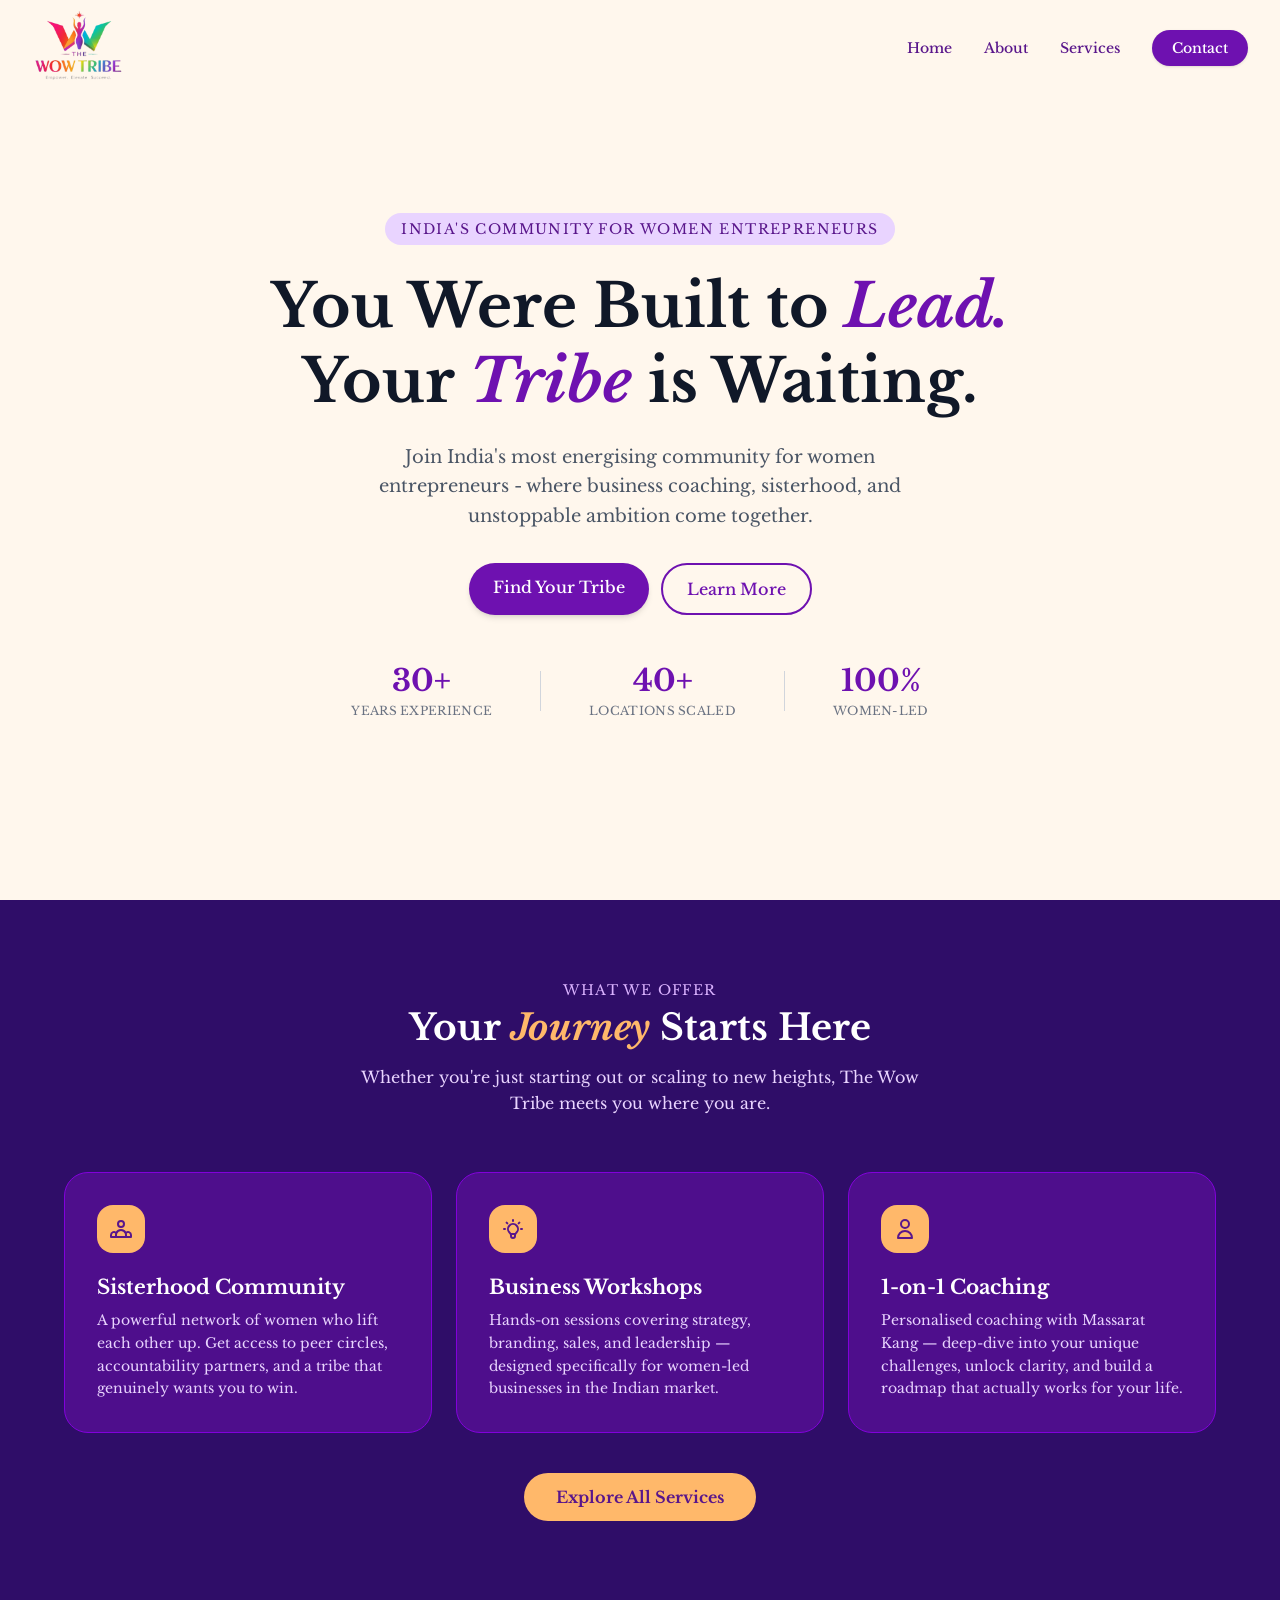
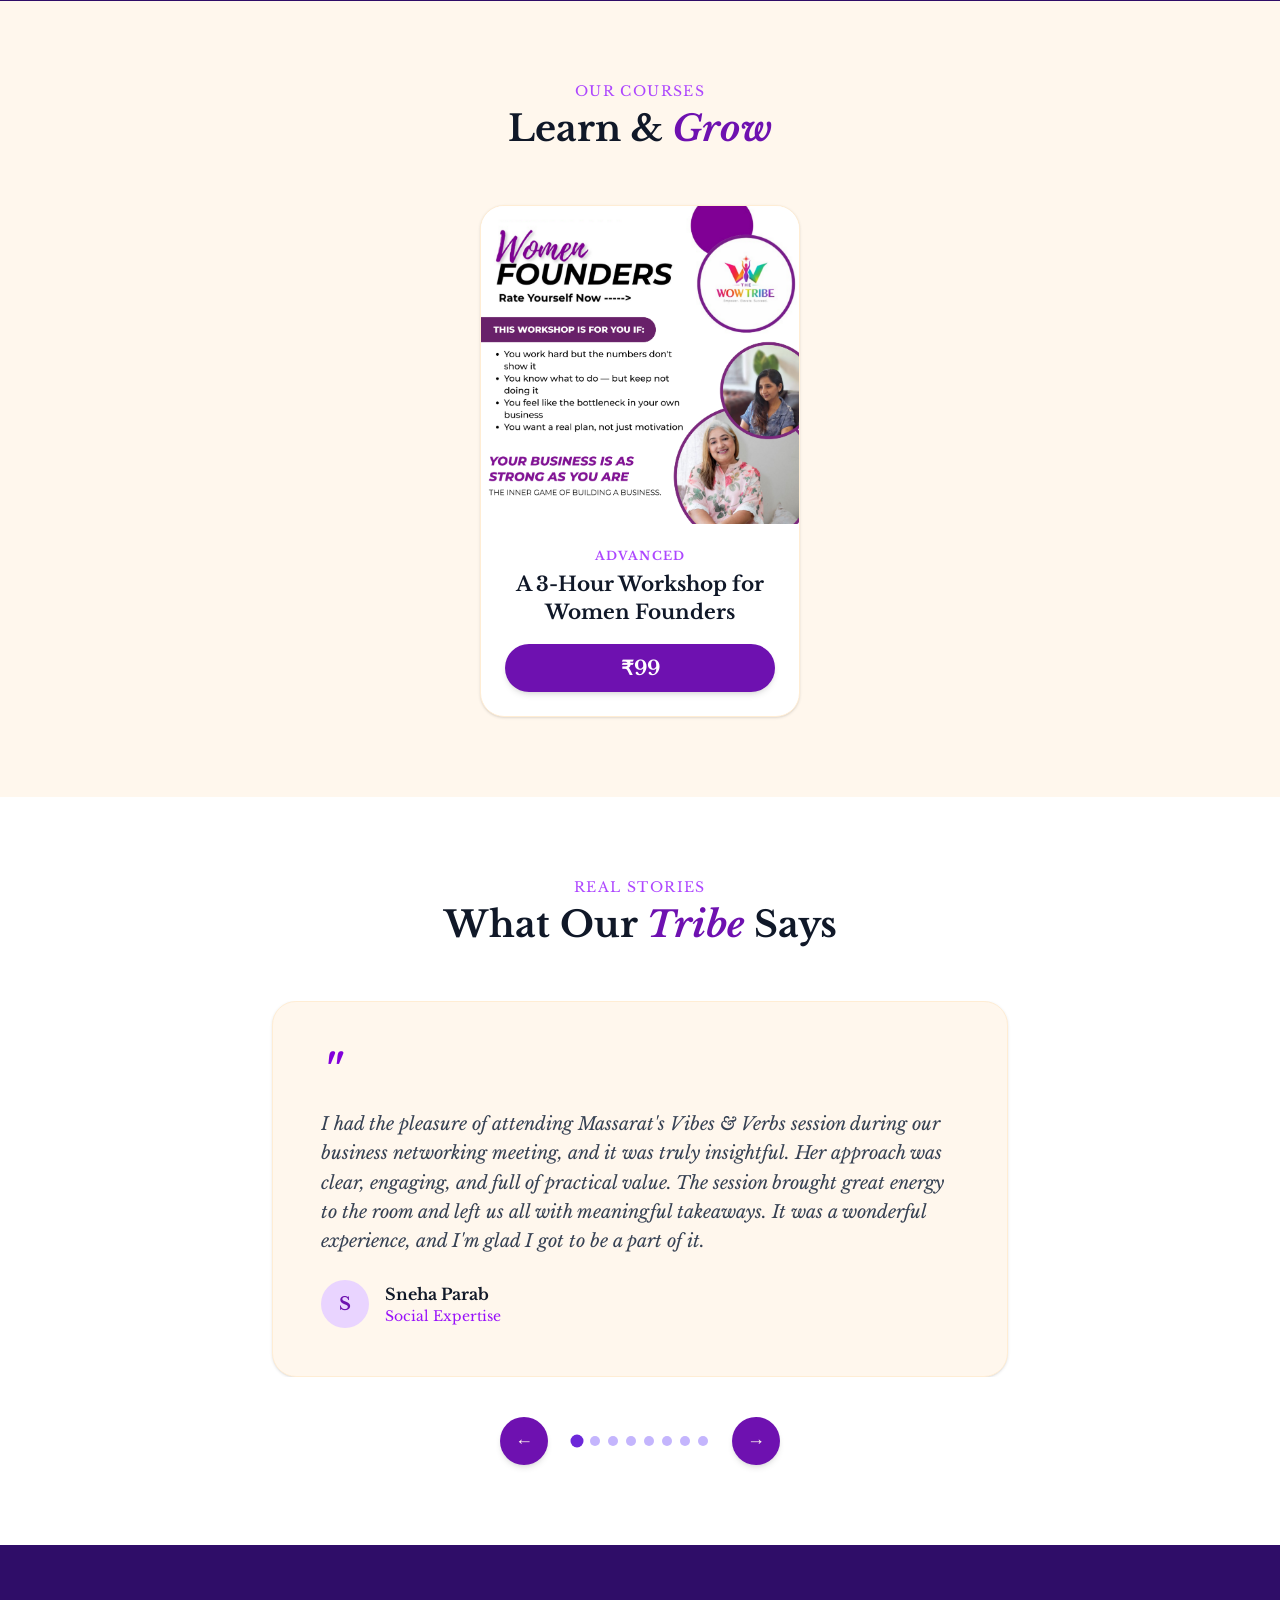
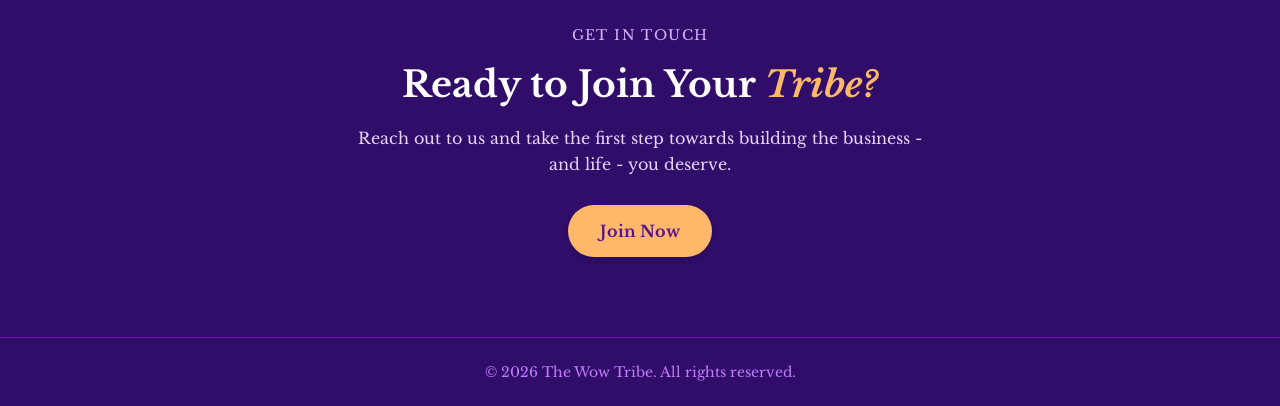
==== commit 767bd48b: "add: new course" ====
--- a/index.html
+++ b/index.html
@@ -2,13 +2,31 @@
 <html lang="en">
   <head>
     <meta charset="UTF-8" />
+    <!-- SEO -->
     <meta
       name="description"
-      content="Join The Wow Tribe — India's premier business coaching community for women entrepreneurs. Strategy, sisterhood, and unstoppable growth."
+      content="Join The Wow Tribe — India's most energising community for women entrepreneurs. Business coaching, sisterhood, and unstoppable growth."
+    />
+    <link rel="canonical" href="https://wow.massaratkang.com/" />
+
+    <!-- Open Graph -->
+    <meta
+      property="og:title"
+      content="The Wow Tribe | Women Entrepreneurs Community India"
+    />
+    <meta
+      property="og:description"
+      content="Join India's most energising community for women entrepreneurs. Business coaching, sisterhood, and unstoppable growth."
+    />
+    <meta property="og:url" content="https://wow.massaratkang.com/" />
+    <meta property="og:type" content="website" />
+    <meta
+      property="og:image"
+      content="https://wow.massaratkang.com/assets/og-image.jpg"
     />
     <meta name="viewport" content="width=device-width, initial-scale=1.0" />
     <title>The Wow Tribe | Women Entrepreneurs Community India</title>
-    <link rel="stylesheet" href="assets/style.css">
+    <link rel="stylesheet" href="assets/style.css" />
     <link rel="preconnect" href="https://fonts.googleapis.com" />
     <link rel="preconnect" href="https://fonts.gstatic.com" crossorigin />
     <link
@@ -505,11 +523,11 @@
       // ── Courses ──
       const courses = [
         {
-          title: "The Idea Reality Check",
-          price: "₹499",
-          tag: "Beginner",
+          title: "A 3-Hour Workshop for Women Founders",
+          price: "₹99",
+          tag: "Advanced",
           image: "assets/poster.png",
-          link: "https://tagmango.app/fab0cd45da",
+          link: "https://tagmango.app/0a752d51c5 ",
         },
       ];
 
@@ -525,7 +543,7 @@
             <p class="text-purple-500 text-xs uppercase tracking-widest font-bold">${c.tag}</p>
             <p class="font-bold text-gray-900 text-lg sm:text-xl">${c.title}</p>
             <div class="pt-3 w-full">
-              <span class="block w-full px-5 py-2.5 bg-purple-800 text-white font-bold rounded-full transition shadow-md group-hover:bg-purple-700 text-sm">${c.price}</span>
+              <span class="block w-full px-5 py-2.5 bg-purple-800 text-white font-bold rounded-full transition shadow-md group-hover:bg-purple-700 text-xl">${c.price}</span>
             </div>
           </div>
         </a>
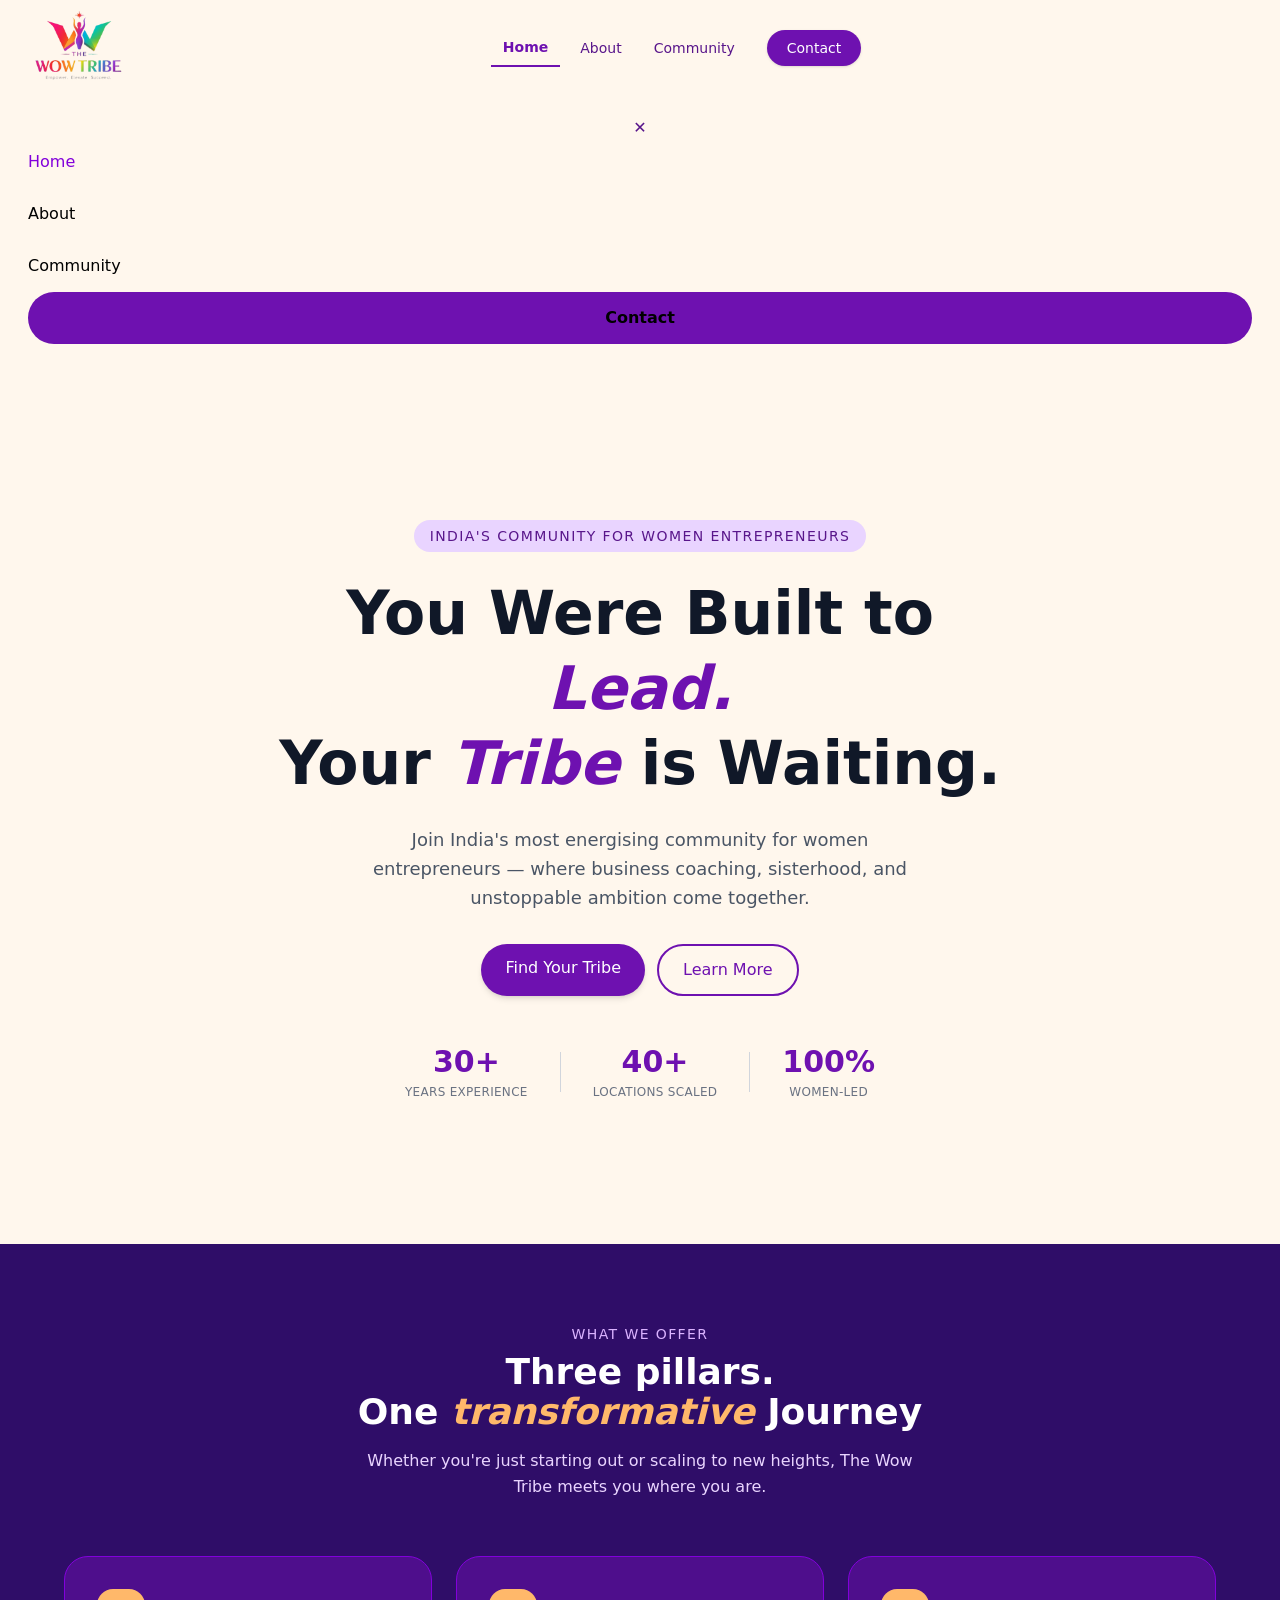
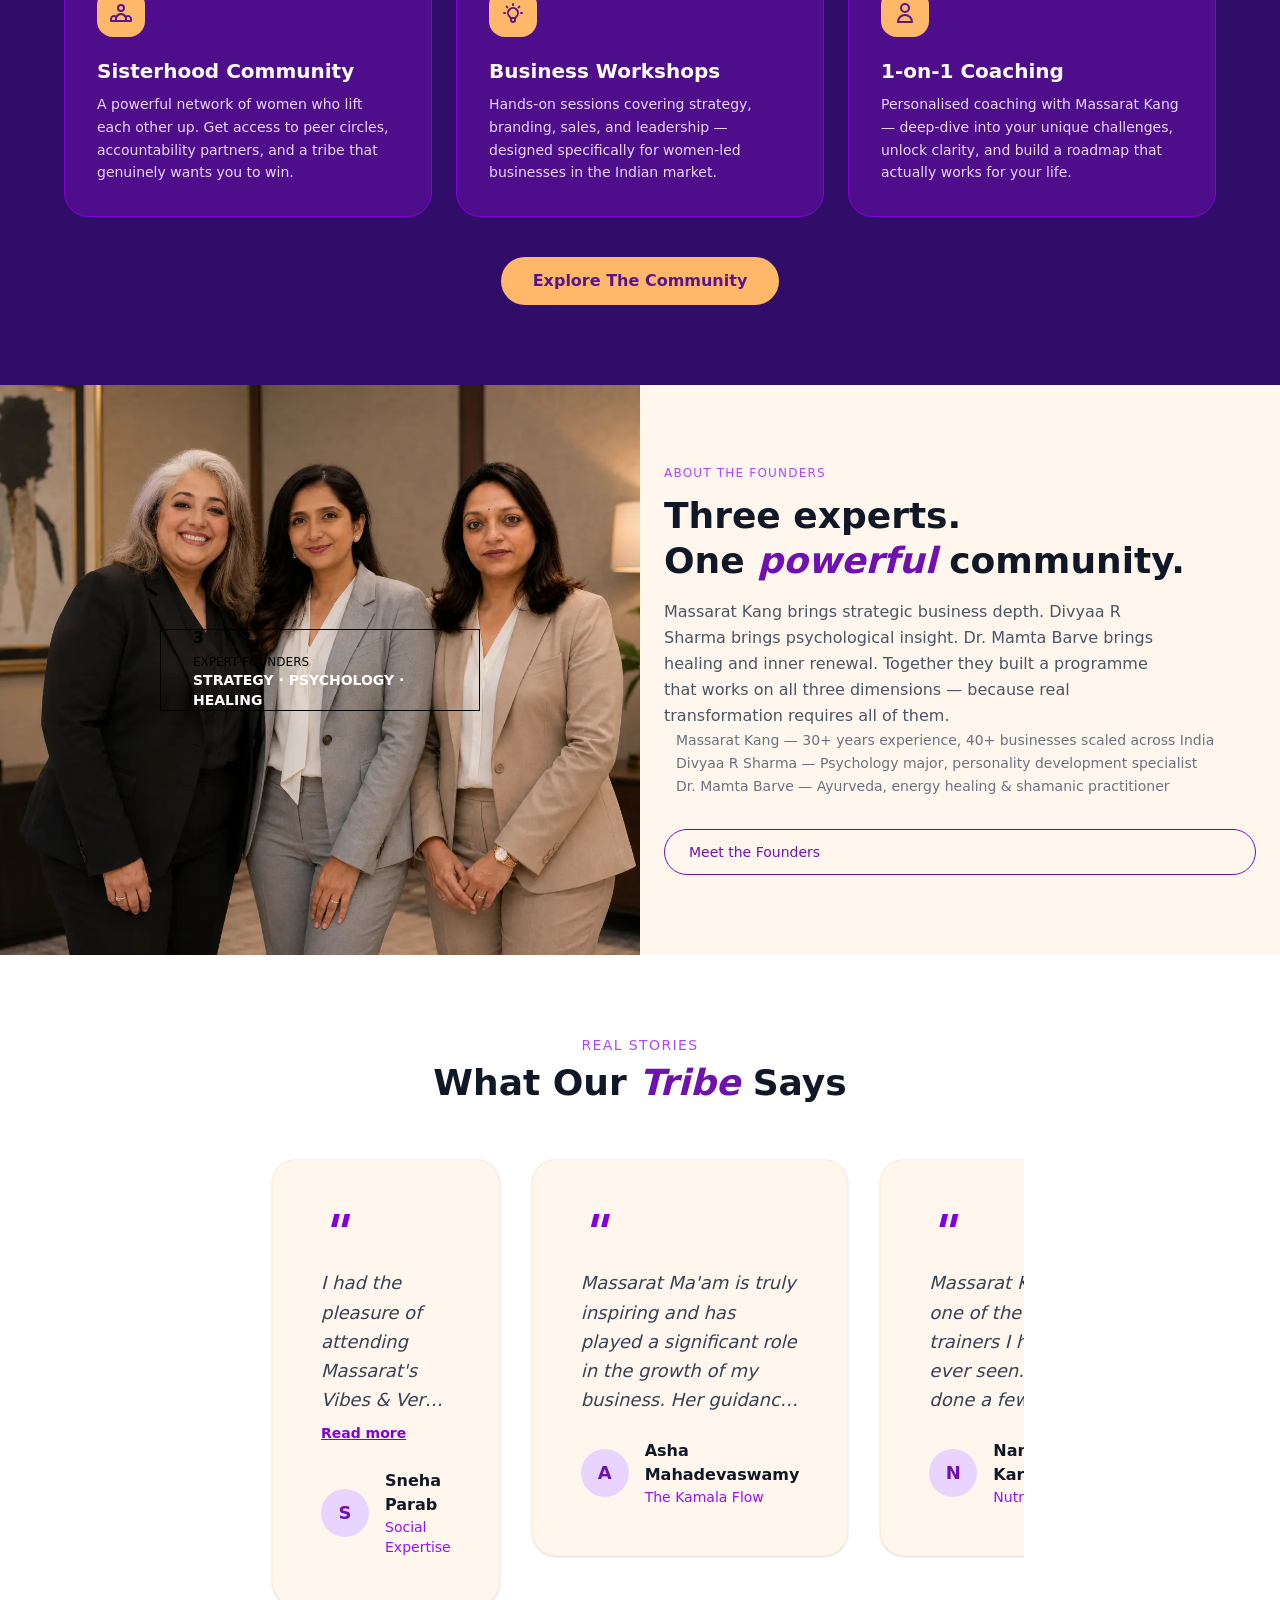
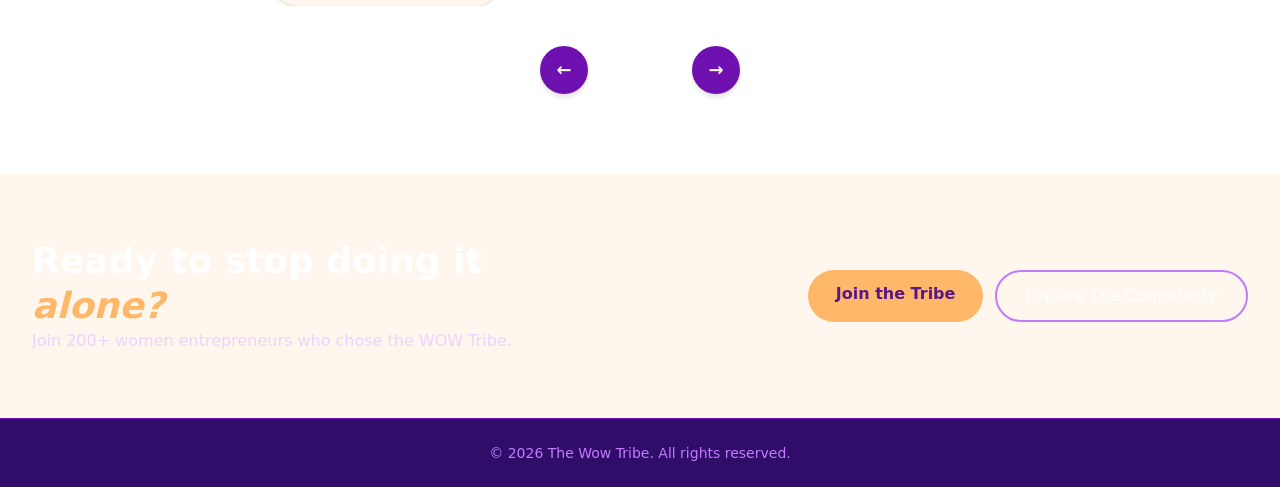
==== commit ea1b2aae: "Convert index.html, about.html, contact.html to Tailwind utility classes" ====
--- a/index.html
+++ b/index.html
@@ -2,7 +2,7 @@
 <html lang="en">
   <head>
     <meta charset="UTF-8" />
-    <!-- SEO -->
+    <meta name="viewport" content="width=device-width, initial-scale=1.0" />
     <meta
       name="description"
       content="Join The Wow Tribe — India's most energising community for women entrepreneurs. Business coaching, sisterhood, and unstoppable growth."
@@ -24,15 +24,10 @@
       property="og:image"
       content="https://wow.massaratkang.com/assets/og-image.jpg"
     />
-    <meta name="viewport" content="width=device-width, initial-scale=1.0" />
+
     <title>The Wow Tribe | Women Entrepreneurs Community India</title>
-    <link rel="stylesheet" href="assets/style.css" />
-    <link rel="preconnect" href="https://fonts.googleapis.com" />
-    <link rel="preconnect" href="https://fonts.gstatic.com" crossorigin />
-    <link
-      href="https://fonts.googleapis.com/css2?family=Libre+Baskerville:ital,wght@0,400;0,700;1,400&display=swap"
-      rel="stylesheet"
-    />
+
+    <!-- Favicons -->
     <link
       rel="apple-touch-icon"
       sizes="180x180"
@@ -52,155 +47,41 @@
     />
     <link rel="icon" href="assets/favicon.ico" />
     <link rel="manifest" href="assets/site.webmanifest" />
-    <style>
-      * {
-        box-sizing: border-box;
-      }
-      body {
-        font-family: "Libre Baskerville", serif;
-        margin: 0;
-      }
-
-      /* ── NAV ── */
-      #navbar {
-        position: fixed;
-        top: 0;
-        left: 0;
-        right: 0;
-        z-index: 50;
-        transition:
-          background-color 0.3s,
-          box-shadow 0.3s;
-      }
-      #navbar.scrolled {
-        background: rgba(255, 247, 237, 0.96);
-        box-shadow: 0 2px 16px rgba(80, 0, 120, 0.08);
-        backdrop-filter: blur(8px);
-      }
-
-      /* hamburger */
-      #menu-toggle {
-        display: none;
-      }
-      #hamburger {
-        display: none;
-        cursor: pointer;
-        flex-direction: column;
-        gap: 5px;
-      }
-      #hamburger span {
-        display: block;
-        width: 24px;
-        height: 2px;
-        background: #581c87;
-        border-radius: 2px;
-        transition: all 0.3s;
-      }
-      #menu-toggle:checked ~ #nav-links {
-        display: flex;
-      }
-      #menu-toggle:checked ~ #hamburger span:nth-child(1) {
-        transform: translateY(7px) rotate(45deg);
-      }
-      #menu-toggle:checked ~ #hamburger span:nth-child(2) {
-        opacity: 0;
-      }
-      #menu-toggle:checked ~ #hamburger span:nth-child(3) {
-        transform: translateY(-7px) rotate(-45deg);
-      }
-
-      @media (max-width: 767px) {
-        #hamburger {
-          display: flex;
-        }
-        #nav-links {
-          display: none;
-          position: absolute;
-          top: 100%;
-          left: 0;
-          right: 0;
-          flex-direction: column;
-          align-items: center;
-          gap: 0;
-          background: rgba(255, 247, 237, 0.98);
-          box-shadow: 0 8px 24px rgba(80, 0, 120, 0.12);
-          padding: 1rem 0 1.5rem;
-        }
-        #nav-links a {
-          padding: 0.75rem 2rem;
-          width: 100%;
-          text-align: center;
-        }
-        #nav-links .cta-btn {
-          margin: 0.5rem auto 0;
-        }
-      }
-
-      /* ── CAROUSEL ── */
-      .carousel-wrapper {
-        overflow: hidden;
-        width: 100%;
-      }
-      .carousel-track {
-        display: flex;
-        will-change: transform;
-        width: 100%;
-      }
-      .carousel-slide {
-        width: 100%;
-        flex: 0 0 100%;
-        padding: 0 1rem;
-      }
-
-      /* dots */
-      .dot {
-        width: 10px;
-        height: 10px;
-        border-radius: 50%;
-        background: #c4b5fd;
-        border: none;
-        cursor: pointer;
-        transition:
-          background-color 0.2s,
-          transform 0.2s;
-      }
-      .dot.active {
-        background: #6d28d9;
-        transform: scale(1.3);
-      }
-
-      /* line clamp */
-      .line-clamp-5 {
-        display: -webkit-box;
-        -webkit-line-clamp: 5;
-        -webkit-box-orient: vertical;
-        overflow: hidden;
+
+    <!-- Fonts -->
+    <link rel="preconnect" href="https://fonts.googleapis.com" />
+    <link rel="preconnect" href="https://fonts.gstatic.com" crossorigin />
+    <link
+      href="https://fonts.googleapis.com/css2?family=Libre+Baskerville:ital,wght@0,400..700;1,400..700&family=Sora:wght@100..800&display=swap"
+      rel="stylesheet"
+    />
+    <style type="text/tailwindcss">
+      @theme {
+        --font-serif: "Libre Baskerville", serif;
       }
     </style>
+    <!-- Stylesheets -->
+    <link rel="stylesheet" href="assets/style.css" />
   </head>
 
-  <body class="bg-orange-50">
+  <body class="bg-orange-50 font-serif m-0">
     <!-- ══════════════ NAVBAR ══════════════ -->
-    <nav id="navbar" class="w-full">
+    <nav
+      id="navbar"
+      class="fixed top-0 left-0 right-0 z-50 transition-[background-color,box-shadow] duration-300"
+    >
       <div
         class="w-full px-4 sm:px-6 lg:px-8 flex items-center justify-between h-20 md:h-24"
       >
-        <!-- Logo -->
-        <a href="#" class="flex items-center gap-3 shrink-0">
+        <a href="index.html" class="flex items-center gap-3 shrink-0">
           <img src="assets/logo.svg" class="h-24 w-auto" alt="The Wow Tribe" />
         </a>
 
-        <!-- Hamburger (mobile) -->
-        <label id="hamburger" for="menu-toggle" aria-label="Toggle menu">
-          <span></span><span></span><span></span>
-        </label>
-        <input type="checkbox" id="menu-toggle" class="sr-only" />
-
-        <!-- Nav Links -->
+        <!-- Desktop links -->
         <div id="nav-links" class="hidden md:flex items-center gap-1 lg:gap-2">
           <a
-            href="#hero"
-            class="px-3 py-2 text-sm text-purple-900 hover:text-purple-600 transition font-medium"
+            href="index.html"
+            class="px-3 py-2 text-sm text-purple-800 font-bold border-b-2 border-purple-800"
             >Home</a
           >
           <a
@@ -209,9 +90,9 @@
             >About</a
           >
           <a
-            href="services.html"
+            href="community.html"
             class="px-3 py-2 text-sm text-purple-900 hover:text-purple-600 transition font-medium"
-            >Services</a
+            >Community</a
           >
           <a
             href="contact.html"
@@ -219,8 +100,60 @@
             >Contact</a
           >
         </div>
+
+        <!-- Hamburger (mobile only) -->
+        <button
+          id="hamburger-btn"
+          aria-label="Open menu"
+          class="flex md:hidden bg-transparent border-0 cursor-pointer flex-col gap-[5px] items-center justify-center p-1.5"
+        >
+          <span class="block w-6 h-0.5 bg-purple-900 rounded-full transition-colors"></span>
+          <span class="block w-6 h-0.5 bg-purple-900 rounded-full transition-colors"></span>
+          <span class="block w-6 h-0.5 bg-purple-900 rounded-full transition-colors"></span>
+        </button>
       </div>
     </nav>
+
+    <!-- Drawer overlay -->
+    <div
+      id="drawer-overlay"
+      class="hidden fixed inset-0 bg-[rgba(30,0,60,0.55)] z-40 transition-opacity duration-300"
+    ></div>
+
+    <!-- Mobile drawer -->
+    <div
+      id="mobile-drawer"
+      aria-hidden="true"
+      class="fixed top-0 right-0 w-[72%] max-w-[280px] h-full bg-orange-50 z-50 translate-x-full transition-transform duration-300 ease-[cubic-bezier(0.4,0,0.2,1)] flex flex-col px-7 pt-6 pb-10 shadow-[-8px_0_32px_rgba(80,0,120,0.15)]"
+    >
+      <button
+        id="drawer-close"
+        aria-label="Close menu"
+        class="self-end bg-transparent border-0 cursor-pointer text-[22px] text-purple-900 px-1.5 py-1 leading-none mb-7"
+      >
+        ✕
+      </button>
+      <a
+        href="index.html"
+        class="block py-3.5 px-1 text-[15px] font-medium no-underline border-b border-b-violet-100 font-serif text-purple-700"
+        >Home</a
+      >
+      <a
+        href="about.html"
+        class="block py-3.5 px-1 text-[15px] text-purple-950 font-medium no-underline border-b border-b-violet-100 font-serif"
+        >About</a
+      >
+      <a
+        href="community.html"
+        class="block py-3.5 px-1 text-[15px] text-purple-950 font-medium no-underline border-b border-b-violet-100 font-serif"
+        >Community</a
+      >
+      <a
+        href="contact.html"
+        class="mt-6 bg-purple-800 hover:bg-purple-700 !text-white rounded-full text-center py-3.5 border-b-0 font-semibold font-serif no-underline"
+        >Contact</a
+      >
+    </div>
 
     <!-- ══════════════ HERO ══════════════ -->
     <section
@@ -236,51 +169,66 @@
         <h1
           class="text-3xl sm:text-5xl md:text-6xl leading-tight font-bold text-gray-900"
         >
-          You Were Built to
-          <span class="text-purple-800 italic">Lead.</span
+          You Were Built to <span class="text-purple-800 italic">Lead.</span
           ><br class="hidden sm:block" />
           Your <span class="text-purple-800 italic">Tribe</span> is Waiting.
         </h1>
         <p
           class="text-sm sm:text-base md:text-lg text-gray-600 max-w-xl mx-auto leading-relaxed"
         >
-          Join India's most energising community for women entrepreneurs - where
+          Join India's most energising community for women entrepreneurs — where
           business coaching, sisterhood, and unstoppable ambition come together.
         </p>
         <div class="flex flex-wrap justify-center gap-3 pt-2">
           <a
             href="contact.html"
             class="px-6 py-3 bg-purple-800 text-white rounded-full hover:bg-purple-700 transition text-sm sm:text-base font-medium shadow-md"
-          >
-            Find Your Tribe
-          </a>
+            >Find Your Tribe</a
+          >
           <a
             href="about.html"
             class="px-6 py-3 bg-transparent border-2 border-purple-800 text-purple-800 rounded-full hover:bg-purple-800 hover:text-white transition text-sm sm:text-base font-medium"
-          >
-            Learn More
-          </a>
-        </div>
-        <div
-          class="flex justify-center items-center gap-8 sm:gap-12 pt-6 flex-wrap"
-        >
+            >Learn More</a
+          >
+        </div>
+
+        <!-- Mini stats (always horizontal) -->
+        <div class="flex justify-center items-center gap-8 max-[480px]:gap-4 flex-nowrap pt-6">
           <div class="text-center">
-            <p class="text-2xl sm:text-3xl font-bold text-purple-800">30+</p>
-            <p class="text-xs text-gray-500 uppercase tracking-wide mt-1">
+            <p
+              class="text-2xl sm:text-3xl max-[480px]:text-[1.35rem] font-bold text-purple-800"
+            >
+              30+
+            </p>
+            <p
+              class="text-xs max-[480px]:text-[0.6rem] text-gray-500 uppercase tracking-wide mt-1"
+            >
               Years Experience
             </p>
           </div>
-          <div class="w-px h-10 bg-gray-300 hidden sm:block"></div>
+          <div class="w-px h-10 max-[480px]:h-8 bg-gray-300 shrink-0"></div>
           <div class="text-center">
-            <p class="text-2xl sm:text-3xl font-bold text-purple-800">40+</p>
-            <p class="text-xs text-gray-500 uppercase tracking-wide mt-1">
+            <p
+              class="text-2xl sm:text-3xl max-[480px]:text-[1.35rem] font-bold text-purple-800"
+            >
+              40+
+            </p>
+            <p
+              class="text-xs max-[480px]:text-[0.6rem] text-gray-500 uppercase tracking-wide mt-1"
+            >
               Locations Scaled
             </p>
           </div>
-          <div class="w-px h-10 bg-gray-300 hidden sm:block"></div>
+          <div class="w-px h-10 max-[480px]:h-8 bg-gray-300 shrink-0"></div>
           <div class="text-center">
-            <p class="text-2xl sm:text-3xl font-bold text-purple-800">100%</p>
-            <p class="text-xs text-gray-500 uppercase tracking-wide mt-1">
+            <p
+              class="text-2xl sm:text-3xl max-[480px]:text-[1.35rem] font-bold text-purple-800"
+            >
+              100%
+            </p>
+            <p
+              class="text-xs max-[480px]:text-[0.6rem] text-gray-500 uppercase tracking-wide mt-1"
+            >
               Women-led
             </p>
           </div>
@@ -294,14 +242,16 @@
       class="py-16 sm:py-20 px-4 sm:px-6 bg-violet-950 text-white"
     >
       <div class="max-w-6xl mx-auto">
-        <div class="text-center mb-10 sm:mb-14">
+        <div class="text-center mb-10 sm:mb-14 reveal">
           <p
             class="text-purple-300 uppercase tracking-widest text-xs sm:text-sm mb-2"
           >
             What We Offer
           </p>
+          <h2 class="text-3xl sm:text-4xl font-bold">Three pillars.</h2>
           <h2 class="text-3xl sm:text-4xl font-bold">
-            Your <span class="italic text-orange-300">Journey</span> Starts Here
+            One
+            <span class="italic text-orange-300">transformative</span> Journey
           </h2>
           <p
             class="mt-4 text-purple-200 max-w-xl mx-auto text-sm sm:text-base leading-relaxed"
@@ -314,7 +264,7 @@
         <div class="grid sm:grid-cols-2 md:grid-cols-3 gap-5 sm:gap-6">
           <!-- Card 1 -->
           <div
-            class="bg-purple-800/50 rounded-3xl p-6 sm:p-8 border border-purple-700 hover:bg-purple-800 transition"
+            class="bg-purple-800/50 rounded-3xl p-6 sm:p-8 border border-purple-700 hover:bg-purple-800 transition reveal"
           >
             <div
               class="w-12 h-12 bg-orange-300 rounded-2xl flex items-center justify-center mb-5"
@@ -342,9 +292,10 @@
               wants you to win.
             </p>
           </div>
+
           <!-- Card 2 -->
           <div
-            class="bg-purple-800/50 rounded-3xl p-6 sm:p-8 border border-purple-700 hover:bg-purple-800 transition"
+            class="bg-purple-800/50 rounded-3xl p-6 sm:p-8 border border-purple-700 hover:bg-purple-800 transition reveal"
           >
             <div
               class="w-12 h-12 bg-orange-300 rounded-2xl flex items-center justify-center mb-5"
@@ -372,9 +323,10 @@
               Indian market.
             </p>
           </div>
+
           <!-- Card 3 -->
           <div
-            class="bg-purple-800/50 rounded-3xl p-6 sm:p-8 border border-purple-700 hover:bg-purple-800 transition sm:col-span-2 md:col-span-1"
+            class="bg-purple-800/50 rounded-3xl p-6 sm:p-8 border border-purple-700 hover:bg-purple-800 transition sm:col-span-2 md:col-span-1 reveal"
           >
             <div
               class="w-12 h-12 bg-orange-300 rounded-2xl flex items-center justify-center mb-5"
@@ -402,38 +354,115 @@
           </div>
         </div>
 
-        <div class="text-center mt-8 sm:mt-10">
+        <div class="text-center mt-8 sm:mt-10 reveal">
           <a
-            href="services.html"
+            href="community.html"
             class="inline-block px-7 sm:px-8 py-3 bg-orange-300 text-purple-900 font-bold rounded-full hover:bg-orange-200 transition text-sm sm:text-base"
-          >
-            Explore All Services
-          </a>
+            >Explore The Community</a
+          >
         </div>
       </div>
     </section>
 
-    <!-- ══════════════ COURSES ══════════════ -->
-    <section id="courses" class="py-16 sm:py-20 px-4 sm:px-6 bg-orange-50">
-      <div class="max-w-6xl mx-auto">
-        <div class="text-center mb-10 sm:mb-14">
-          <p
-            class="text-purple-500 uppercase tracking-widest text-xs sm:text-sm mb-2"
-          >
-            Our Courses
-          </p>
-          <h2 class="text-3xl sm:text-4xl font-bold text-gray-900">
-            Learn & <span class="text-purple-800 italic">Grow</span>
-          </h2>
-        </div>
-        <div class="max-w-xs mx-auto" id="courses-grid"></div>
+    <!-- ══════════════ FOUNDERS ══════════════ -->
+    <section
+      class="grid grid-cols-1 md:grid-cols-2"
+      aria-labelledby="founders-h"
+    >
+      <!-- Image panel -->
+      <div
+        class="relative flex items-center justify-center min-h-[280px] md:min-h-[420px] p-8 sm:p-12 md:p-16 overflow-hidden"
+      >
+        <img
+          src="assets/founders.webp"
+          alt="Founders"
+          class="absolute inset-0 w-full h-full object-cover"
+        />
+        <div class="absolute inset-0 bg-black/40"></div>
+        <!-- Floating stat card -->
+        <div
+          class="relative z-10 bg-white/10 backdrop-blur-sm border border-white/20 px-8 py-7 sm:px-10 sm:py-9 max-w-xs sm:max-w-80"
+        >
+          <div
+            class="text-5xl sm:text-[4rem] font-bold text-yellow-300 leading-none mb-2"
+          >
+            3
+          </div>
+          <div class="text-xs text-white/70 tracking-[0.08em] uppercase">
+            Expert founders
+            <strong
+              class="text-white font-normal block text-sm sm:text-[0.9rem] mt-1.5 normal-case tracking-normal"
+            >
+              Strategy · Psychology · Healing
+            </strong>
+          </div>
+        </div>
+      </div>
+
+      <!-- Content panel -->
+      <div
+        class="bg-[#fff3e8] px-6 sm:px-[6%] py-12 sm:py-20 flex flex-col justify-center reveal"
+      >
+        <span
+          class="inline-block uppercase tracking-widest text-xs text-purple-500 mb-3"
+          >About the Founders</span
+        >
+        <h2
+          class="text-3xl sm:text-4xl font-bold text-gray-900 leading-tight"
+          id="founders-h"
+        >
+          Three experts.<br />One
+          <span class="text-purple-800 italic">powerful</span> community.
+        </h2>
+        <p
+          class="text-gray-600 text-sm sm:text-base leading-relaxed mt-4 max-w-lg"
+        >
+          Massarat Kang brings strategic business depth. Divyaa R Sharma brings
+          psychological insight. Dr. Mamta Barve brings healing and inner
+          renewal. Together they built a programme that works on all three
+          dimensions — because real transformation requires all of them.
+        </p>
+        <ul class="flex flex-col gap-3.5 my-5 mb-8">
+          <li
+            class="flex items-start gap-3 text-sm text-gray-500 leading-relaxed"
+          >
+            <span
+              class="w-1.5 h-1.5 rounded-full bg-violet-600 shrink-0 mt-[7px]"
+            ></span>
+            Massarat Kang — 30+ years experience, 40+ businesses scaled across
+            India
+          </li>
+          <li
+            class="flex items-start gap-3 text-sm text-gray-500 leading-relaxed"
+          >
+            <span
+              class="w-1.5 h-1.5 rounded-full bg-violet-600 shrink-0 mt-[7px]"
+            ></span>
+            Divyaa R Sharma — Psychology major, personality development
+            specialist
+          </li>
+          <li
+            class="flex items-start gap-3 text-sm text-gray-500 leading-relaxed"
+          >
+            <span
+              class="w-1.5 h-1.5 rounded-full bg-violet-600 shrink-0 mt-[7px]"
+            ></span>
+            Dr. Mamta Barve — Ayurveda, energy healing &amp; shamanic
+            practitioner
+          </li>
+        </ul>
+        <a
+          href="about.html"
+          class="inline-flex items-center px-6 py-3 border border-purple-800 text-purple-800 text-sm rounded-full hover:bg-purple-800 hover:text-white transition font-medium w-fit"
+          >Meet the Founders</a
+        >
       </div>
     </section>
 
     <!-- ══════════════ TESTIMONIALS ══════════════ -->
     <section id="testimonials" class="py-16 sm:py-20 px-4 sm:px-6 bg-white">
       <div class="max-w-3xl mx-auto">
-        <div class="text-center mb-10 sm:mb-14">
+        <div class="text-center mb-10 sm:mb-14 reveal">
           <p
             class="text-purple-500 uppercase tracking-widest text-xs sm:text-sm mb-2"
           >
@@ -445,15 +474,14 @@
         </div>
 
         <!-- Carousel -->
-        <div class="carousel-wrapper" id="carousel">
+        <div class="overflow-hidden w-full" id="carousel">
           <div
-            class="carousel-track"
+            class="flex will-change-transform w-full"
             id="track"
             style="transform: translateX(0)"
           ></div>
         </div>
 
-        <!-- Controls -->
         <div
           class="flex items-center justify-center gap-5 sm:gap-6 mt-8 sm:mt-10"
         >
@@ -476,32 +504,32 @@
       </div>
     </section>
 
-    <!-- ══════════════ CONTACT (stub) ══════════════ -->
-    <section
-      id="contact"
-      class="py-16 sm:py-20 px-4 sm:px-6 bg-violet-950 text-white"
+    <!-- ══════════════ CTA BAND ══════════════ -->
+    <div
+      class="bg-[#2e1065] py-16 px-6 sm:px-8 flex items-center justify-between gap-8 flex-wrap max-[767px]:flex-col max-[767px]:text-center"
     >
-      <div class="max-w-xl mx-auto text-center space-y-5">
-        <p class="text-purple-300 uppercase tracking-widest text-xs sm:text-sm">
-          Get In Touch
+      <div class="max-w-lg">
+        <h2 class="text-3xl sm:text-4xl font-bold text-white leading-tight">
+          Ready to stop doing it
+          <span class="italic text-orange-300">alone?</span>
+        </h2>
+        <p class="text-purple-200 text-sm sm:text-base mt-3 leading-relaxed">
+          Join 200+ women entrepreneurs who chose the WOW Tribe.
         </p>
-        <h2 class="text-3xl sm:text-4xl font-bold">
-          Ready to Join Your <span class="italic text-orange-300">Tribe?</span>
-        </h2>
-        <p class="text-purple-200 text-sm sm:text-base leading-relaxed">
-          Reach out to us and take the first step towards building the business
-          - and life - you deserve.
-        </p>
-        <div class="flex justify-center pt-2">
-          <a
-            href="contact.html"
-            class="inline-block px-8 py-3.5 bg-orange-300 text-purple-900 font-bold rounded-full hover:bg-orange-200 transition text-sm sm:text-base shadow-md"
-          >
-            Join Now
-          </a>
-        </div>
       </div>
-    </section>
+      <div class="flex flex-wrap gap-3 justify-center">
+        <a
+          href="contact.html#join"
+          class="px-7 py-3 bg-orange-300 text-purple-900 font-bold rounded-full hover:bg-orange-200 transition text-sm sm:text-base"
+          >Join the Tribe</a
+        >
+        <a
+          href="community.html"
+          class="px-7 py-3 border-2 border-purple-400 text-white rounded-full hover:bg-purple-800 transition text-sm sm:text-base"
+          >Explore The Community</a
+        >
+      </div>
+    </div>
 
     <!-- ══════════════ FOOTER ══════════════ -->
     <footer
@@ -513,45 +541,13 @@
     </footer>
 
     <!-- ══════════════ SCRIPTS ══════════════ -->
+    <script src="assets/site.js"></script>
     <script>
-      // ── Navbar scroll effect ──
-      const navbar = document.getElementById("navbar");
-      window.addEventListener("scroll", () => {
-        navbar.classList.toggle("scrolled", window.scrollY > 30);
-      });
-
-      // ── Courses ──
-      const courses = [
-        {
-          title: "A 3-Hour Workshop for Women Founders",
-          price: "₹99",
-          tag: "Advanced",
-          image: "assets/poster.png",
-          link: "https://tagmango.app/0a752d51c5 ",
-        },
-      ];
-
-      const grid = document.getElementById("courses-grid");
-      grid.innerHTML = courses
-        .map(
-          (c) => `
-        <a href="${c.link}" target="_blank" class="bg-white rounded-3xl overflow-hidden border border-orange-100 shadow-sm hover:shadow-2xl hover:-translate-y-2 transition-all duration-300 flex flex-col group">
-          <div class="overflow-hidden">
-            <img src="${c.image}" alt="${c.title}" class="w-full h-auto object-cover group-hover:scale-105 transition-transform duration-500" />
-          </div>
-          <div class="p-5 sm:p-6 space-y-1.5 text-center flex flex-col items-center">
-            <p class="text-purple-500 text-xs uppercase tracking-widest font-bold">${c.tag}</p>
-            <p class="font-bold text-gray-900 text-lg sm:text-xl">${c.title}</p>
-            <div class="pt-3 w-full">
-              <span class="block w-full px-5 py-2.5 bg-purple-800 text-white font-bold rounded-full transition shadow-md group-hover:bg-purple-700 text-xl">${c.price}</span>
-            </div>
-          </div>
-        </a>
-      `,
-        )
-        .join("");
-
-      // ── Testimonials Carousel ──
+      initDrawer();
+      initNavbarScroll("light-static");
+      initScrollReveal({ threshold: 0.1 });
+
+      // ── Testimonials carousel ──
       const testimonials = [
         {
           name: "Sneha Parab",
@@ -611,9 +607,9 @@
       let autoPlay;
 
       // Build slides
-      testimonials.forEach((t, i) => {
+      testimonials.forEach((t) => {
         const slide = document.createElement("div");
-        slide.className = "carousel-slide";
+        slide.className = "w-full flex-[0_0_100%] px-4";
         slide.innerHTML = `
           <div class="bg-orange-50 rounded-2xl sm:rounded-3xl p-6 sm:p-10 md:p-12 shadow-sm border border-orange-100">
             <span class="text-4xl sm:text-5xl text-purple-700 italic font-bold leading-none block mb-3">"</span>
@@ -629,21 +625,22 @@
               </div>
             </div>
           </div>`;
-
         const p = slide.querySelector(".testimonial-text");
         const btn = slide.querySelector(".read-more-btn");
         btn.addEventListener("click", () => {
           const clamped = p.classList.toggle("line-clamp-5");
           btn.textContent = clamped ? "Read more" : "Read less";
         });
-
         track.appendChild(slide);
       });
 
       // Build dots
       testimonials.forEach((_, i) => {
         const dot = document.createElement("button");
-        dot.className = "dot" + (i === 0 ? " active" : "");
+        dot.className = [
+          "w-2.5 h-2.5 rounded-full border-0 cursor-pointer transition-[background-color,transform] duration-200",
+          i === 0 ? "bg-violet-700 scale-[1.3]" : "bg-violet-300",
+        ].join(" ");
         dot.setAttribute("aria-label", `Go to slide ${i + 1}`);
         dot.addEventListener("click", () => goTo(i));
         dotsContainer.appendChild(dot);
@@ -651,7 +648,13 @@
 
       function updateDots() {
         Array.from(dotsContainer.children).forEach((d, i) => {
-          d.classList.toggle("active", i === current);
+          if (i === current) {
+            d.classList.add("bg-violet-700", "scale-[1.3]");
+            d.classList.remove("bg-violet-300");
+          } else {
+            d.classList.remove("bg-violet-700", "scale-[1.3]");
+            d.classList.add("bg-violet-300");
+          }
         });
       }
 
@@ -661,7 +664,6 @@
         const p = slide.querySelector(".testimonial-text");
         const btn = slide.querySelector(".read-more-btn");
         if (!p || !btn) return;
-        // Reset first
         p.classList.add("line-clamp-5");
         btn.textContent = "Read more";
         requestAnimationFrame(() => {
@@ -673,16 +675,12 @@
         if (isAnimating) return;
         current = (index + total) % total;
         isAnimating = true;
-
-        if (animate) {
-          track.style.transition = "transform 0.5s cubic-bezier(0.4,0,0.2,1)";
-        } else {
-          track.style.transition = "none";
-        }
+        track.style.transition = animate
+          ? "transform 0.5s cubic-bezier(0.4,0,0.2,1)"
+          : "none";
         track.style.transform = `translateX(-${current * 100}%)`;
         updateDots();
         checkReadMore(current);
-
         setTimeout(
           () => {
             isAnimating = false;
@@ -705,7 +703,7 @@
       carousel.addEventListener("mouseenter", stopAutoPlay);
       carousel.addEventListener("mouseleave", startAutoPlay);
 
-      // Touch swipe support
+      // Touch swipe
       let touchStartX = 0;
       carousel.addEventListener(
         "touchstart",
@@ -719,12 +717,9 @@
         if (Math.abs(diff) > 40) goTo(diff > 0 ? current + 1 : current - 1);
       });
 
-      // Init
       goTo(0, false);
       startAutoPlay();
-
-      // Check read-more after fonts load
       document.fonts.ready.then(() => checkReadMore(current));
     </script>
   </body>
-</html>
+</html>
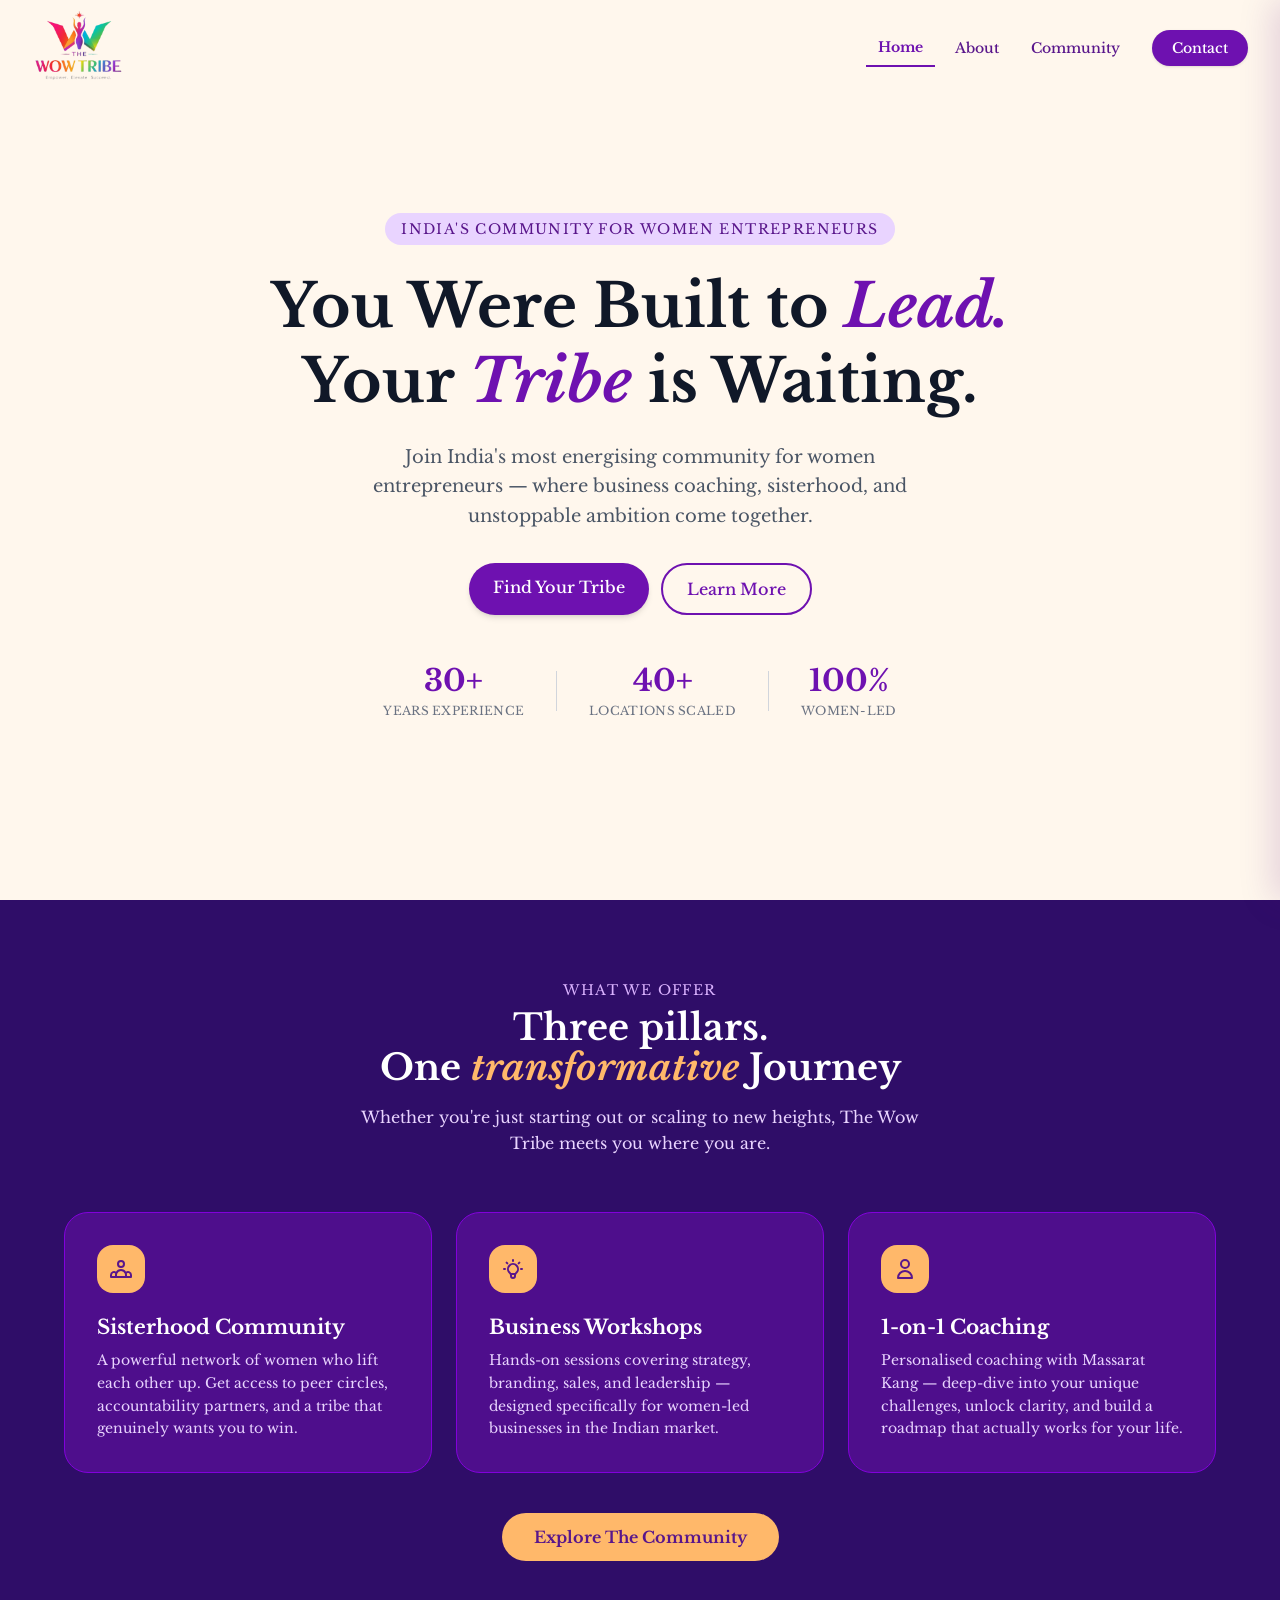
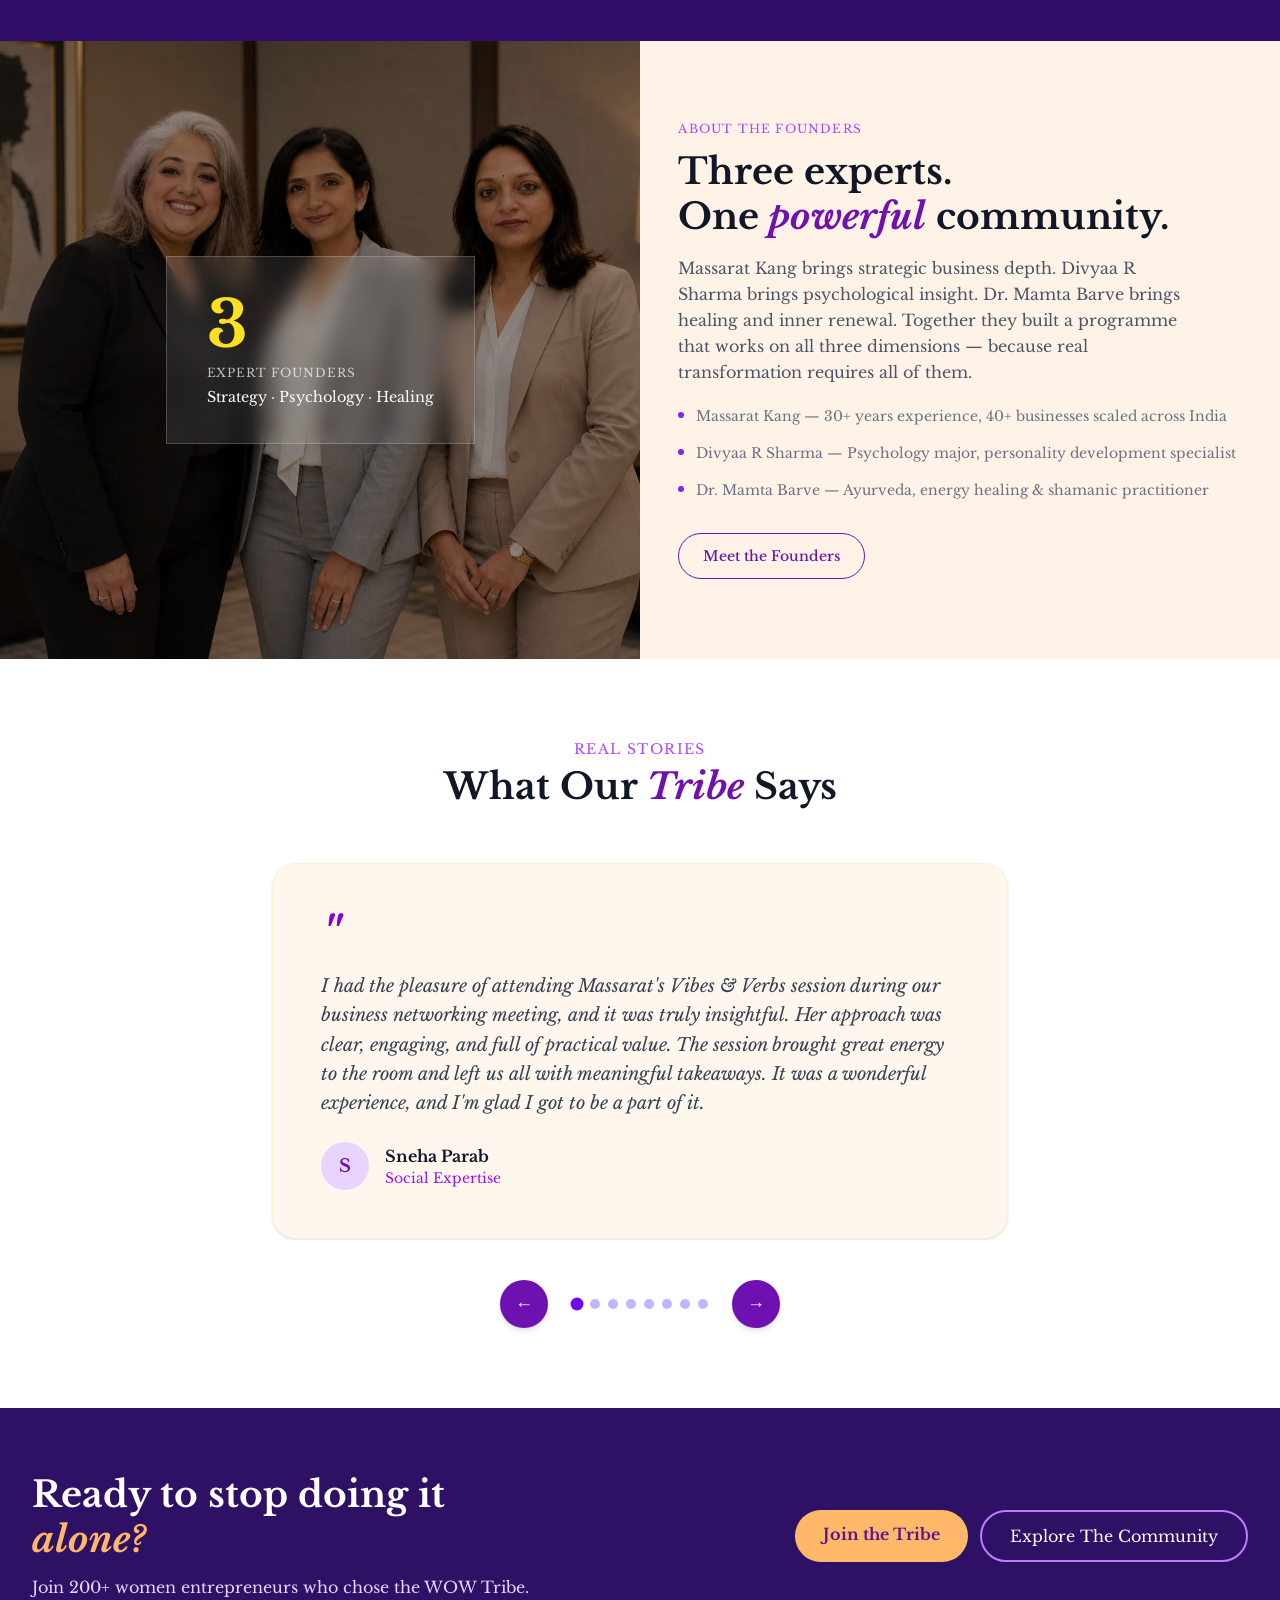
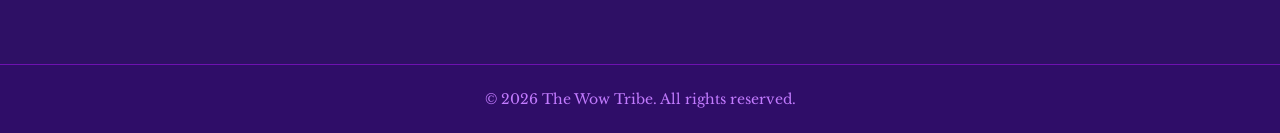
==== commit bbea4ee9: "refactor: move inline scripts to external JS files" ====
--- a/index.html
+++ b/index.html
@@ -542,184 +542,6 @@
 
     <!-- ══════════════ SCRIPTS ══════════════ -->
     <script src="assets/site.js"></script>
-    <script>
-      initDrawer();
-      initNavbarScroll("light-static");
-      initScrollReveal({ threshold: 0.1 });
-
-      // ── Testimonials carousel ──
-      const testimonials = [
-        {
-          name: "Sneha Parab",
-          position: "Social Expertise",
-          testimonial:
-            "I had the pleasure of attending Massarat's Vibes & Verbs session during our business networking meeting, and it was truly insightful. Her approach was clear, engaging, and full of practical value. The session brought great energy to the room and left us all with meaningful takeaways. It was a wonderful experience, and I'm glad I got to be a part of it.",
-        },
-        {
-          name: "Asha Mahadevaswamy",
-          position: "The Kamala Flow",
-          testimonial:
-            "Massarat Ma'am is truly inspiring and has played a significant role in the growth of my business. Her guidance brings clarity, confidence, and a fresh perspective that pushed me to become my best.",
-        },
-        {
-          name: "Nandini Karmarkar",
-          position: "Nutrilite",
-          testimonial:
-            "Massarat Kang is one of the best trainers I have ever seen. I have done a few workshops with her and each one has been excellent value. She has the ability to simplify the most difficult concepts. She has a thorough knowledge of various types of businesses and offers valuable and practical advice to enhance your business.",
-        },
-        {
-          name: "Flora Lopes",
-          position: "Co-Founder - Da Baker",
-          testimonial:
-            "Massarat Kang is a well-established holistic business coach with extensive knowledge and deep expertise in the world of business. She provides valuable guidance to startups, supports independent businesswomen, and helps established organizations put effective systems in place. Attending her workshops is an enriching experience — practical, real-world examples you can apply to your own ventures with ease.",
-        },
-        {
-          name: "Divya Sharma",
-          position: "Glam up by Divyaa",
-          testimonial:
-            "Massarat Kang is a highly accomplished business coach with exceptional command over professional growth and leadership development. Her structured methodologies, strategic insights, and clear, outcome-oriented guidance truly distinguish her in her field. Beyond her expertise, she is remarkably kind-hearted, approachable, and genuinely committed to understanding the unique needs of each individual.",
-        },
-        {
-          name: "Tricia Saldanha",
-          position: "Green Aura",
-          testimonial:
-            "Massarat Kaur Kang comes up with unique business coaching subjects. Her coaching style is interactive, interesting and motivational — offering personalized attention and fostering a wonderful learning environment. She is well versed with all modern day issues regarding business startups and is an expert in business scaling and revenue growth. Highly recommended!",
-        },
-        {
-          name: "Sneha",
-          position: "Insurance",
-          testimonial:
-            "Thank you Massarat Kaur Kang for holding such an insightful session — it really helped us think beyond our comfort zones and find answers to the questions we went clueless about, but which were necessary when it came to scaling our businesses.",
-        },
-        {
-          name: "Aisha Shaikh",
-          position: "Aisha's Kitchen",
-          testimonial:
-            "Massarat Kaur Kang is really good at giving business tips, and she makes everything sound easy to understand. She has a thorough knowledge and offers practical advice. She's very empathetic, a kind person, and exactly the right person to approach when needing business guidance.",
-        },
-      ];
-
-      const track = document.getElementById("track");
-      const dotsContainer = document.getElementById("dots");
-      const total = testimonials.length;
-      let current = 0;
-      let isAnimating = false;
-      let autoPlay;
-
-      // Build slides
-      testimonials.forEach((t) => {
-        const slide = document.createElement("div");
-        slide.className = "w-full flex-[0_0_100%] px-4";
-        slide.innerHTML = `
-          <div class="bg-orange-50 rounded-2xl sm:rounded-3xl p-6 sm:p-10 md:p-12 shadow-sm border border-orange-100">
-            <span class="text-4xl sm:text-5xl text-purple-700 italic font-bold leading-none block mb-3">"</span>
-            <div class="relative">
-              <p class="text-gray-700 text-sm sm:text-base md:text-lg leading-relaxed italic line-clamp-5 testimonial-text">${t.testimonial}</p>
-              <button class="read-more-btn text-purple-700 text-xs sm:text-sm font-semibold mt-2 underline hidden">Read more</button>
-            </div>
-            <div class="flex items-center mt-5 sm:mt-6 gap-3 sm:gap-4">
-              <div class="w-10 h-10 sm:w-12 sm:h-12 rounded-full bg-purple-200 flex items-center justify-center text-purple-800 font-bold text-sm sm:text-lg shrink-0">${t.name.charAt(0)}</div>
-              <div>
-                <p class="font-bold text-gray-900 text-sm sm:text-base">${t.name}</p>
-                <p class="text-purple-600 text-xs sm:text-sm">${t.position}</p>
-              </div>
-            </div>
-          </div>`;
-        const p = slide.querySelector(".testimonial-text");
-        const btn = slide.querySelector(".read-more-btn");
-        btn.addEventListener("click", () => {
-          const clamped = p.classList.toggle("line-clamp-5");
-          btn.textContent = clamped ? "Read more" : "Read less";
-        });
-        track.appendChild(slide);
-      });
-
-      // Build dots
-      testimonials.forEach((_, i) => {
-        const dot = document.createElement("button");
-        dot.className = [
-          "w-2.5 h-2.5 rounded-full border-0 cursor-pointer transition-[background-color,transform] duration-200",
-          i === 0 ? "bg-violet-700 scale-[1.3]" : "bg-violet-300",
-        ].join(" ");
-        dot.setAttribute("aria-label", `Go to slide ${i + 1}`);
-        dot.addEventListener("click", () => goTo(i));
-        dotsContainer.appendChild(dot);
-      });
-
-      function updateDots() {
-        Array.from(dotsContainer.children).forEach((d, i) => {
-          if (i === current) {
-            d.classList.add("bg-violet-700", "scale-[1.3]");
-            d.classList.remove("bg-violet-300");
-          } else {
-            d.classList.remove("bg-violet-700", "scale-[1.3]");
-            d.classList.add("bg-violet-300");
-          }
-        });
-      }
-
-      function checkReadMore(index) {
-        const slide = track.children[index];
-        if (!slide) return;
-        const p = slide.querySelector(".testimonial-text");
-        const btn = slide.querySelector(".read-more-btn");
-        if (!p || !btn) return;
-        p.classList.add("line-clamp-5");
-        btn.textContent = "Read more";
-        requestAnimationFrame(() => {
-          btn.classList.toggle("hidden", p.scrollHeight <= p.clientHeight);
-        });
-      }
-
-      function goTo(index, animate = true) {
-        if (isAnimating) return;
-        current = (index + total) % total;
-        isAnimating = true;
-        track.style.transition = animate
-          ? "transform 0.5s cubic-bezier(0.4,0,0.2,1)"
-          : "none";
-        track.style.transform = `translateX(-${current * 100}%)`;
-        updateDots();
-        checkReadMore(current);
-        setTimeout(
-          () => {
-            isAnimating = false;
-          },
-          animate ? 520 : 0,
-        );
-      }
-
-      document.getElementById("prev-btn").onclick = () => goTo(current - 1);
-      document.getElementById("next-btn").onclick = () => goTo(current + 1);
-
-      function startAutoPlay() {
-        autoPlay = setInterval(() => goTo(current + 1), 5000);
-      }
-      function stopAutoPlay() {
-        clearInterval(autoPlay);
-      }
-
-      const carousel = document.getElementById("carousel");
-      carousel.addEventListener("mouseenter", stopAutoPlay);
-      carousel.addEventListener("mouseleave", startAutoPlay);
-
-      // Touch swipe
-      let touchStartX = 0;
-      carousel.addEventListener(
-        "touchstart",
-        (e) => {
-          touchStartX = e.touches[0].clientX;
-        },
-        { passive: true },
-      );
-      carousel.addEventListener("touchend", (e) => {
-        const diff = touchStartX - e.changedTouches[0].clientX;
-        if (Math.abs(diff) > 40) goTo(diff > 0 ? current + 1 : current - 1);
-      });
-
-      goTo(0, false);
-      startAutoPlay();
-      document.fonts.ready.then(() => checkReadMore(current));
-    </script>
+    <script src="assets/js/index.js"></script>
   </body>
 </html>
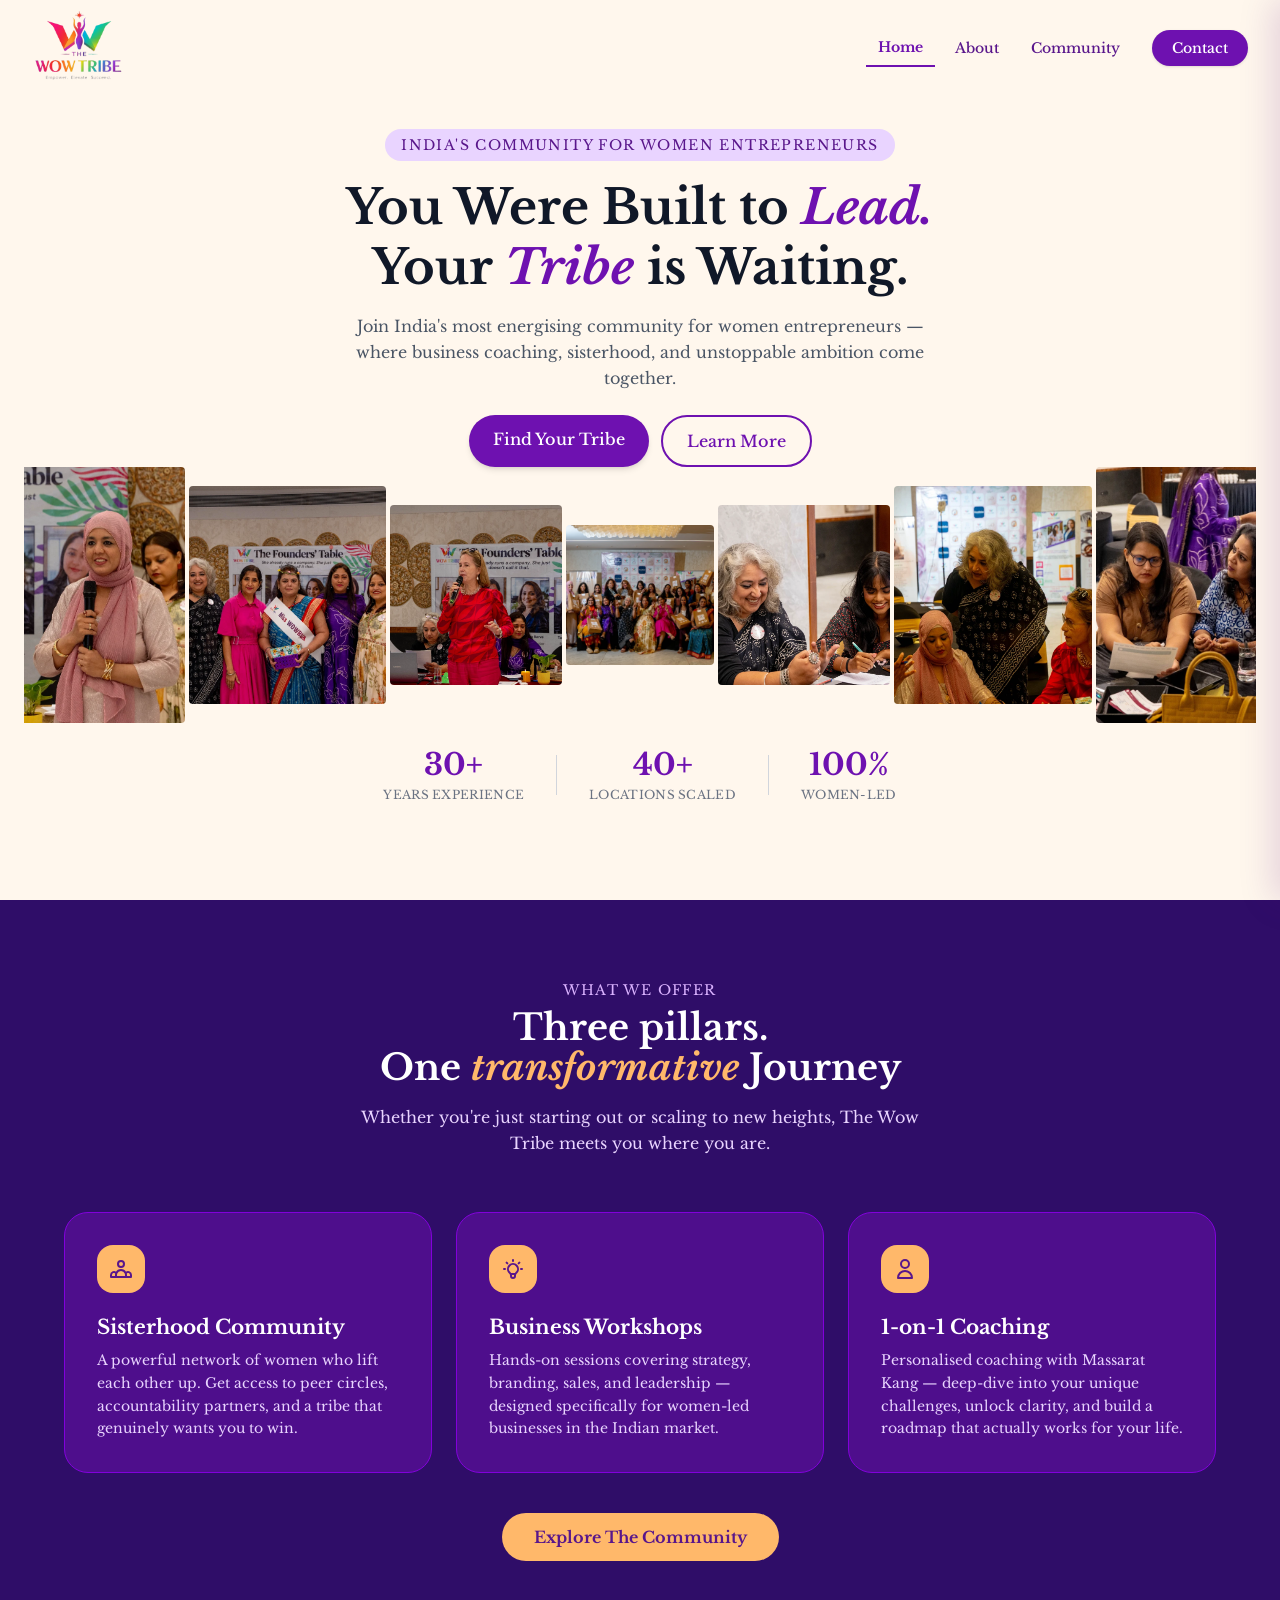
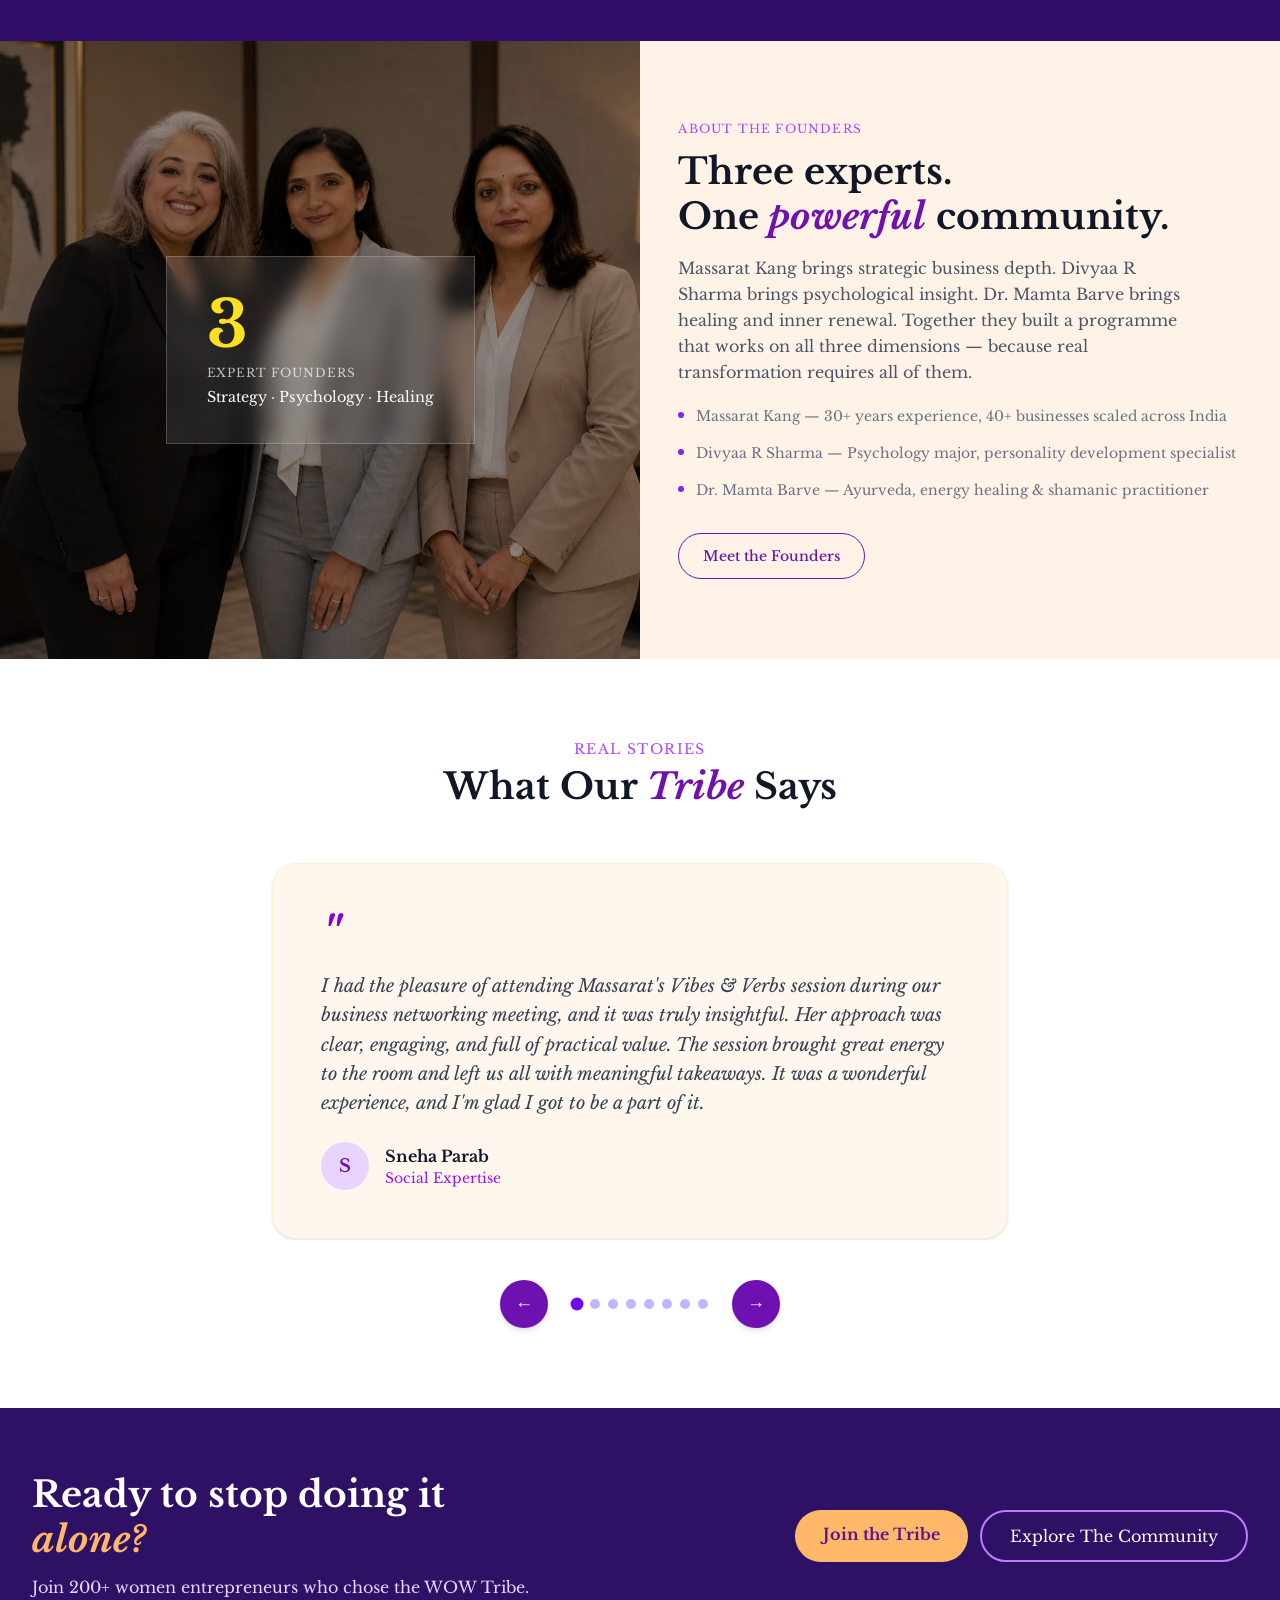
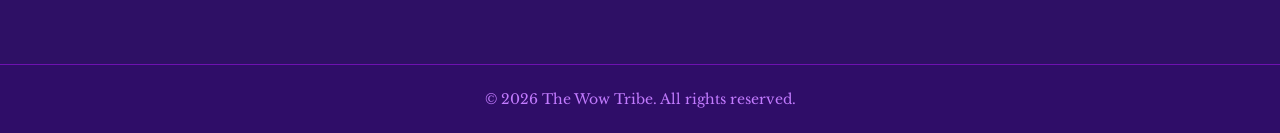
==== commit e2ded187: "feat: add hero image strip" ====
--- a/index.html
+++ b/index.html
@@ -107,9 +107,15 @@
           aria-label="Open menu"
           class="flex md:hidden bg-transparent border-0 cursor-pointer flex-col gap-[5px] items-center justify-center p-1.5"
         >
-          <span class="block w-6 h-0.5 bg-purple-900 rounded-full transition-colors"></span>
-          <span class="block w-6 h-0.5 bg-purple-900 rounded-full transition-colors"></span>
-          <span class="block w-6 h-0.5 bg-purple-900 rounded-full transition-colors"></span>
+          <span
+            class="block w-6 h-0.5 bg-purple-900 rounded-full transition-colors"
+          ></span>
+          <span
+            class="block w-6 h-0.5 bg-purple-900 rounded-full transition-colors"
+          ></span>
+          <span
+            class="block w-6 h-0.5 bg-purple-900 rounded-full transition-colors"
+          ></span>
         </button>
       </div>
     </nav>
@@ -158,23 +164,23 @@
     <!-- ══════════════ HERO ══════════════ -->
     <section
       id="hero"
-      class="min-h-screen flex items-center pt-24 pb-16 px-4 sm:px-6"
+      class="min-h-screen flex flex-col items-center justify-center pt-24 pb-16 px-4 sm:px-6 overflow-hidden"
     >
-      <div class="max-w-3xl mx-auto text-center space-y-5 sm:space-y-6">
+      <div class="max-w-3xl mx-auto text-center space-y-4 sm:space-y-4">
         <span
           class="inline-block uppercase tracking-widest text-xs sm:text-sm bg-purple-200 rounded-full px-4 py-1.5 text-purple-900"
         >
           India's Community for Women Entrepreneurs
         </span>
         <h1
-          class="text-3xl sm:text-5xl md:text-6xl leading-tight font-bold text-gray-900"
+          class="text-3xl sm:text-5xl md:text-5xl leading-tight font-bold text-gray-900"
         >
           You Were Built to <span class="text-purple-800 italic">Lead.</span
           ><br class="hidden sm:block" />
           Your <span class="text-purple-800 italic">Tribe</span> is Waiting.
         </h1>
         <p
-          class="text-sm sm:text-base md:text-lg text-gray-600 max-w-xl mx-auto leading-relaxed"
+          class="text-sm sm:text-base md:text-base text-gray-600 max-w-xl mx-auto leading-relaxed"
         >
           Join India's most energising community for women entrepreneurs — where
           business coaching, sisterhood, and unstoppable ambition come together.
@@ -191,9 +197,58 @@
             >Learn More</a
           >
         </div>
-
-        <!-- Mini stats (always horizontal) -->
-        <div class="flex justify-center items-center gap-8 max-[480px]:gap-4 flex-nowrap pt-6">
+      </div>
+
+      <div
+        class="w-full h-40 sm:h-64 flex items-center justify-center gap-1 my-10 md:my-0 overflow-hidden"
+      >
+        <img
+          src="/assets/hero/member-1.webp"
+          alt=""
+          class="hidden sm:block w-[18%] h-full object-cover rounded"
+        />
+
+        <img
+          src="/assets/hero/member-2.webp"
+          alt=""
+          class="hidden sm:block w-[16%] h-[85%] object-cover rounded"
+        />
+
+        <img
+          src="/assets/hero/member-3.webp"
+          alt=""
+          class="w-[30%] sm:w-[14%] h-[70%] object-cover rounded"
+        />
+
+        <img
+          src="/assets/hero/member-4.webp"
+          alt=""
+          class="w-[36%] sm:w-[12%] h-full sm:h-[55%] object-cover rounded"
+        />
+
+        <img
+          src="/assets/hero/member-5.webp"
+          alt=""
+          class="w-[30%] sm:w-[14%] h-[70%] object-cover rounded"
+        />
+
+        <img
+          src="/assets/hero/member-6.webp"
+          alt=""
+          class="hidden sm:block w-[16%] h-[85%] object-cover rounded"
+        />
+
+        <img
+          src="/assets/hero/member-7.webp"
+          alt=""
+          class="hidden sm:block w-[18%] h-full object-cover rounded"
+        />
+      </div>
+
+      <div class="max-w-3xl mx-auto text-center space-y-4 sm:space-y-4">
+        <div
+          class="flex justify-center items-center gap-8 max-[480px]:gap-4 flex-nowrap pt-6"
+        >
           <div class="text-center">
             <p
               class="text-2xl sm:text-3xl max-[480px]:text-[1.35rem] font-bold text-purple-800"
@@ -544,4 +599,4 @@
     <script src="assets/site.js"></script>
     <script src="assets/js/index.js"></script>
   </body>
-</html>+</html>
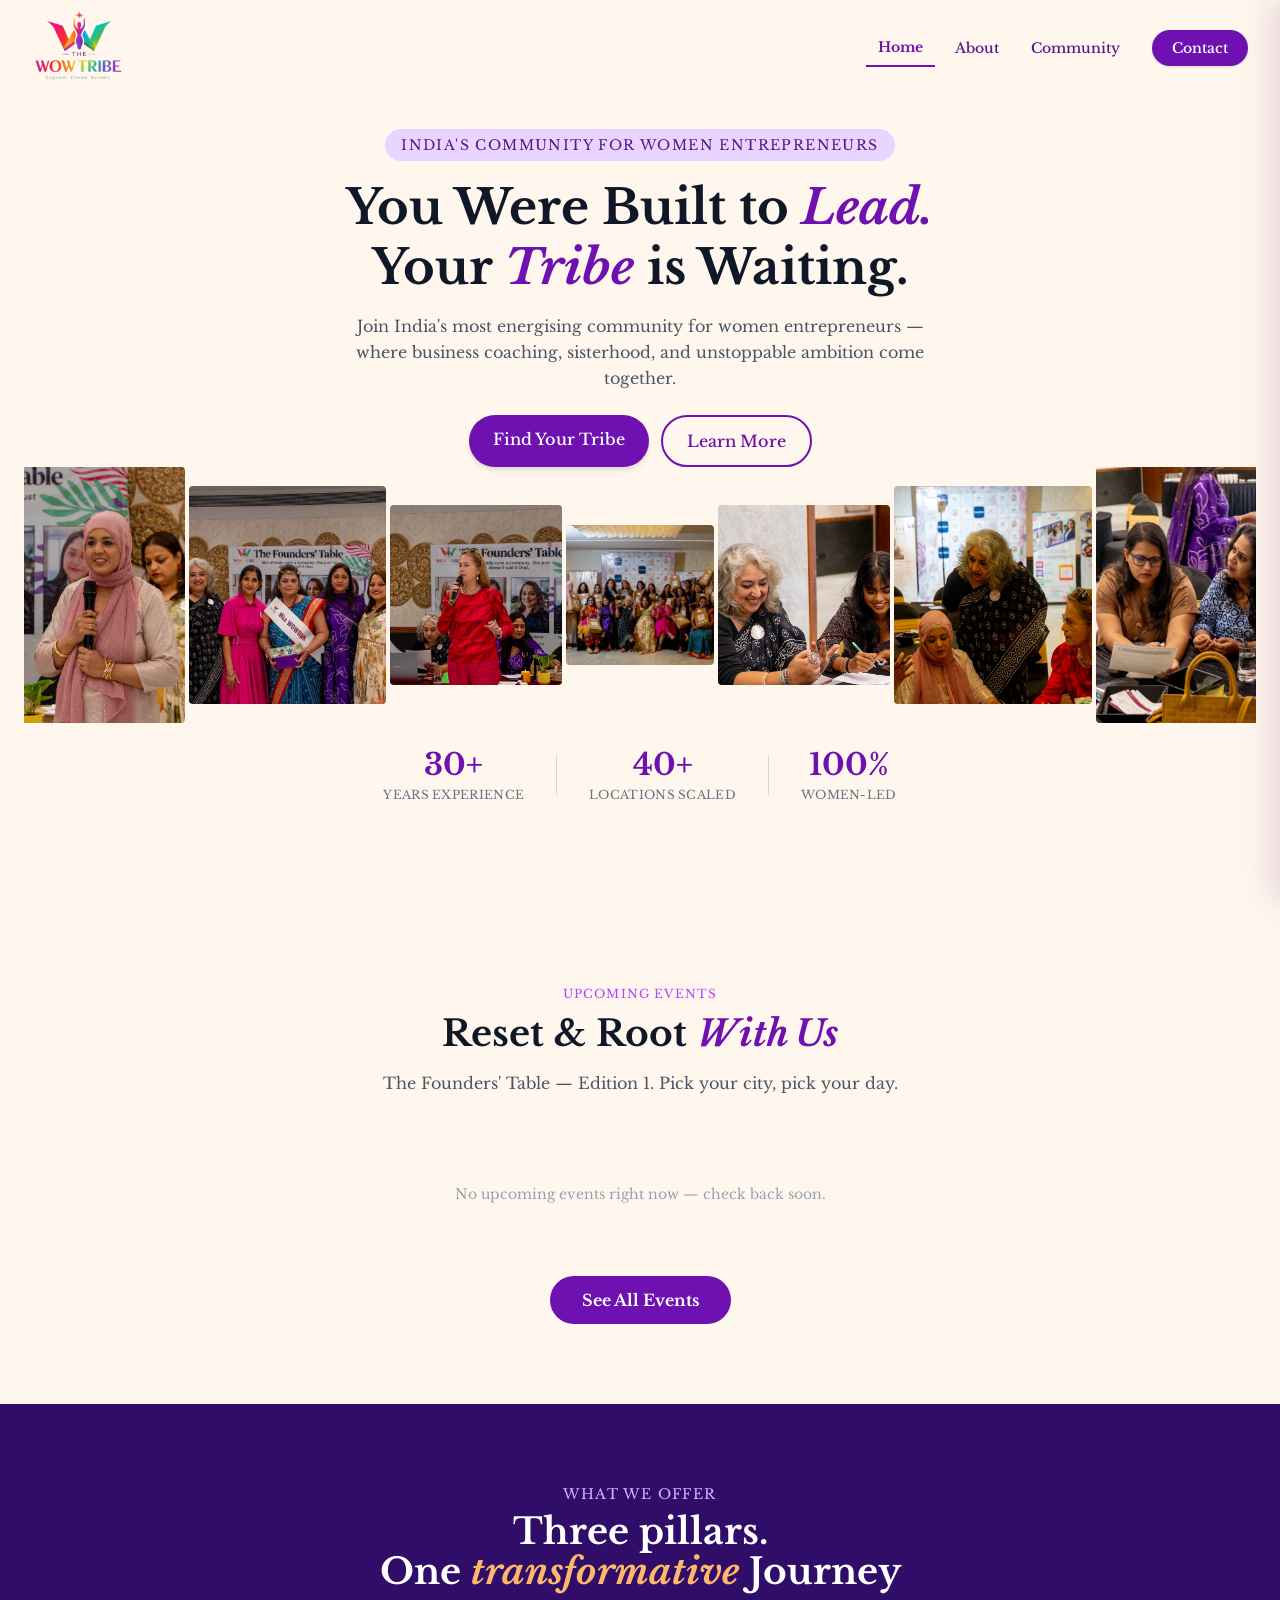
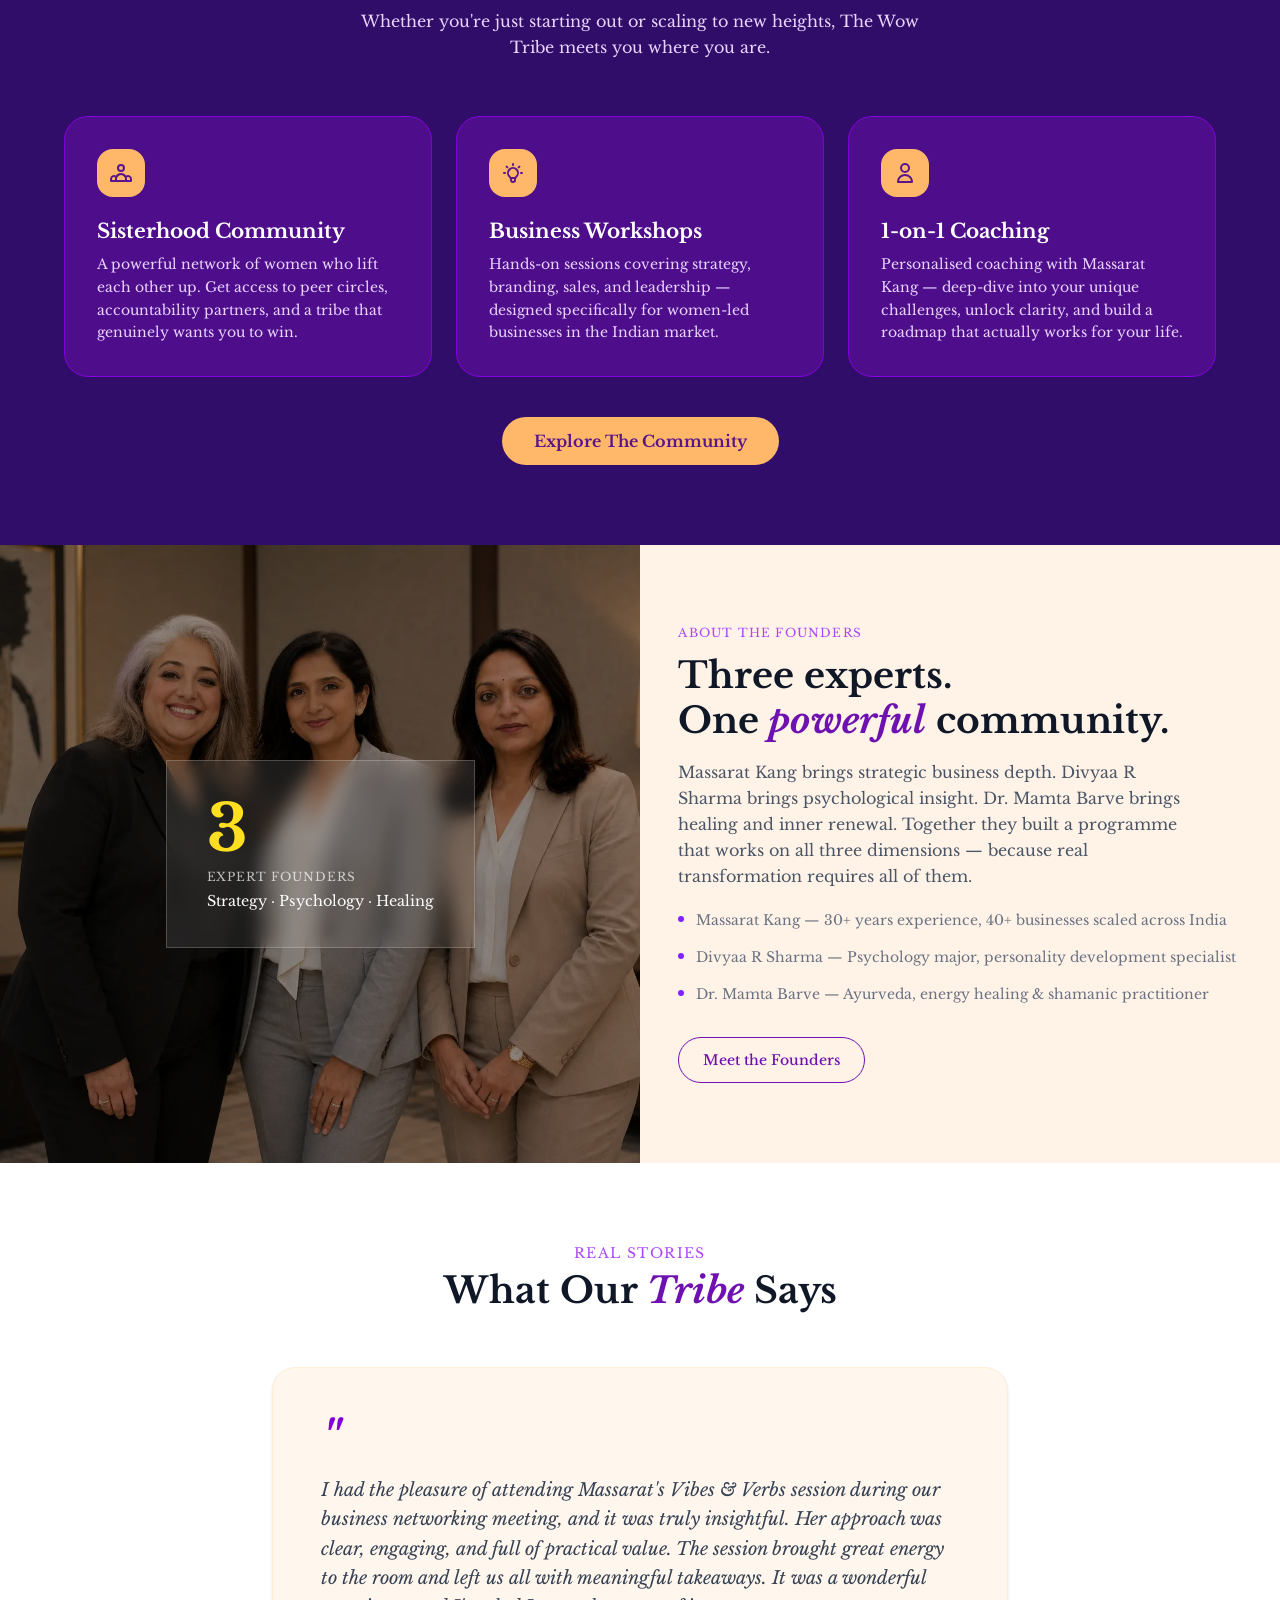
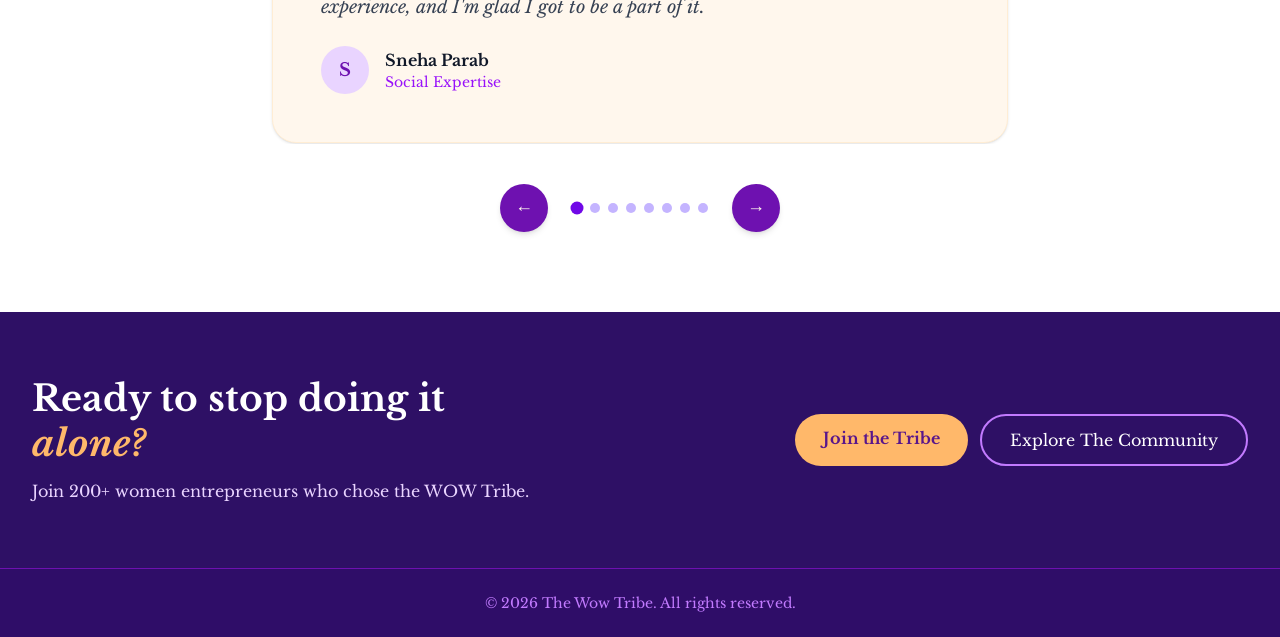
==== commit 46fea6d2: "add new events-founders table" ====
--- a/index.html
+++ b/index.html
@@ -287,6 +287,46 @@
               Women-led
             </p>
           </div>
+        </div>
+      </div>
+    </section>
+
+    <!-- ══════════════ UPCOMING EVENTS ══════════════ -->
+    <section id="events" class="py-16 sm:py-20 px-4 sm:px-6 bg-orange-50">
+      <div class="max-w-6xl mx-auto">
+        <div class="text-center mb-10 sm:mb-14 reveal">
+          <span
+            class="inline-block uppercase tracking-widest text-xs text-purple-500 mb-3"
+            >Upcoming Events</span
+          >
+          <h2 class="text-3xl sm:text-4xl font-bold text-gray-900">
+            Reset &amp; Root <span class="text-purple-800 italic">With Us</span>
+          </h2>
+          <p
+            class="mt-4 text-gray-600 max-w-xl mx-auto text-sm sm:text-base leading-relaxed"
+          >
+            The Founders' Table — Edition 1. Pick your city, pick your day.
+          </p>
+        </div>
+
+        <div
+          id="events-grid"
+          class="grid grid-cols-2 lg:grid-cols-4 gap-3 sm:gap-6"
+        ></div>
+
+        <p
+          id="events-empty"
+          class="hidden text-center text-gray-400 text-sm py-8"
+        >
+          No upcoming events right now — check back soon.
+        </p>
+
+        <div class="text-center mt-8 sm:mt-10 reveal">
+          <a
+            href="community.html"
+            class="inline-block px-7 sm:px-8 py-3 bg-purple-800 text-white font-bold rounded-full hover:bg-purple-700 transition text-sm sm:text-base"
+            >See All Events</a
+          >
         </div>
       </div>
     </section>
@@ -599,4 +639,4 @@
     <script src="assets/site.js"></script>
     <script src="assets/js/index.js"></script>
   </body>
-</html>
+</html>
